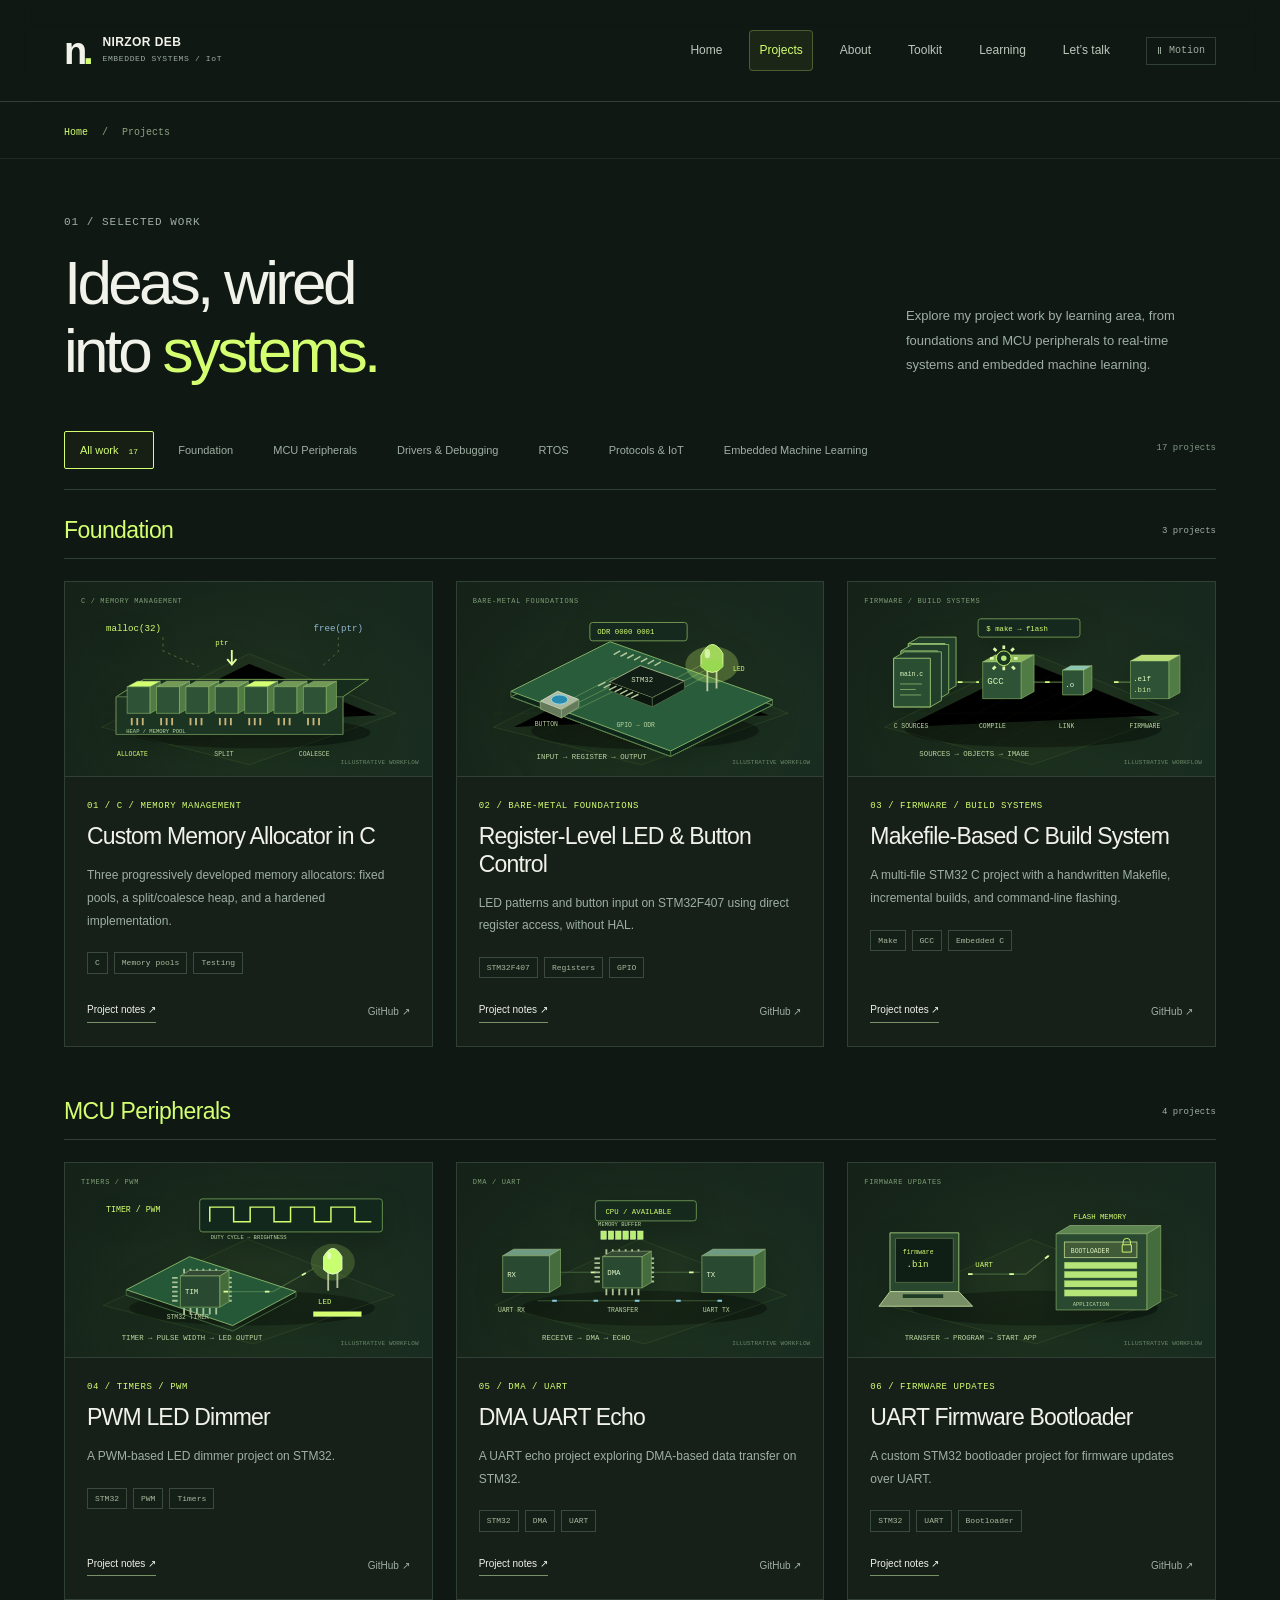
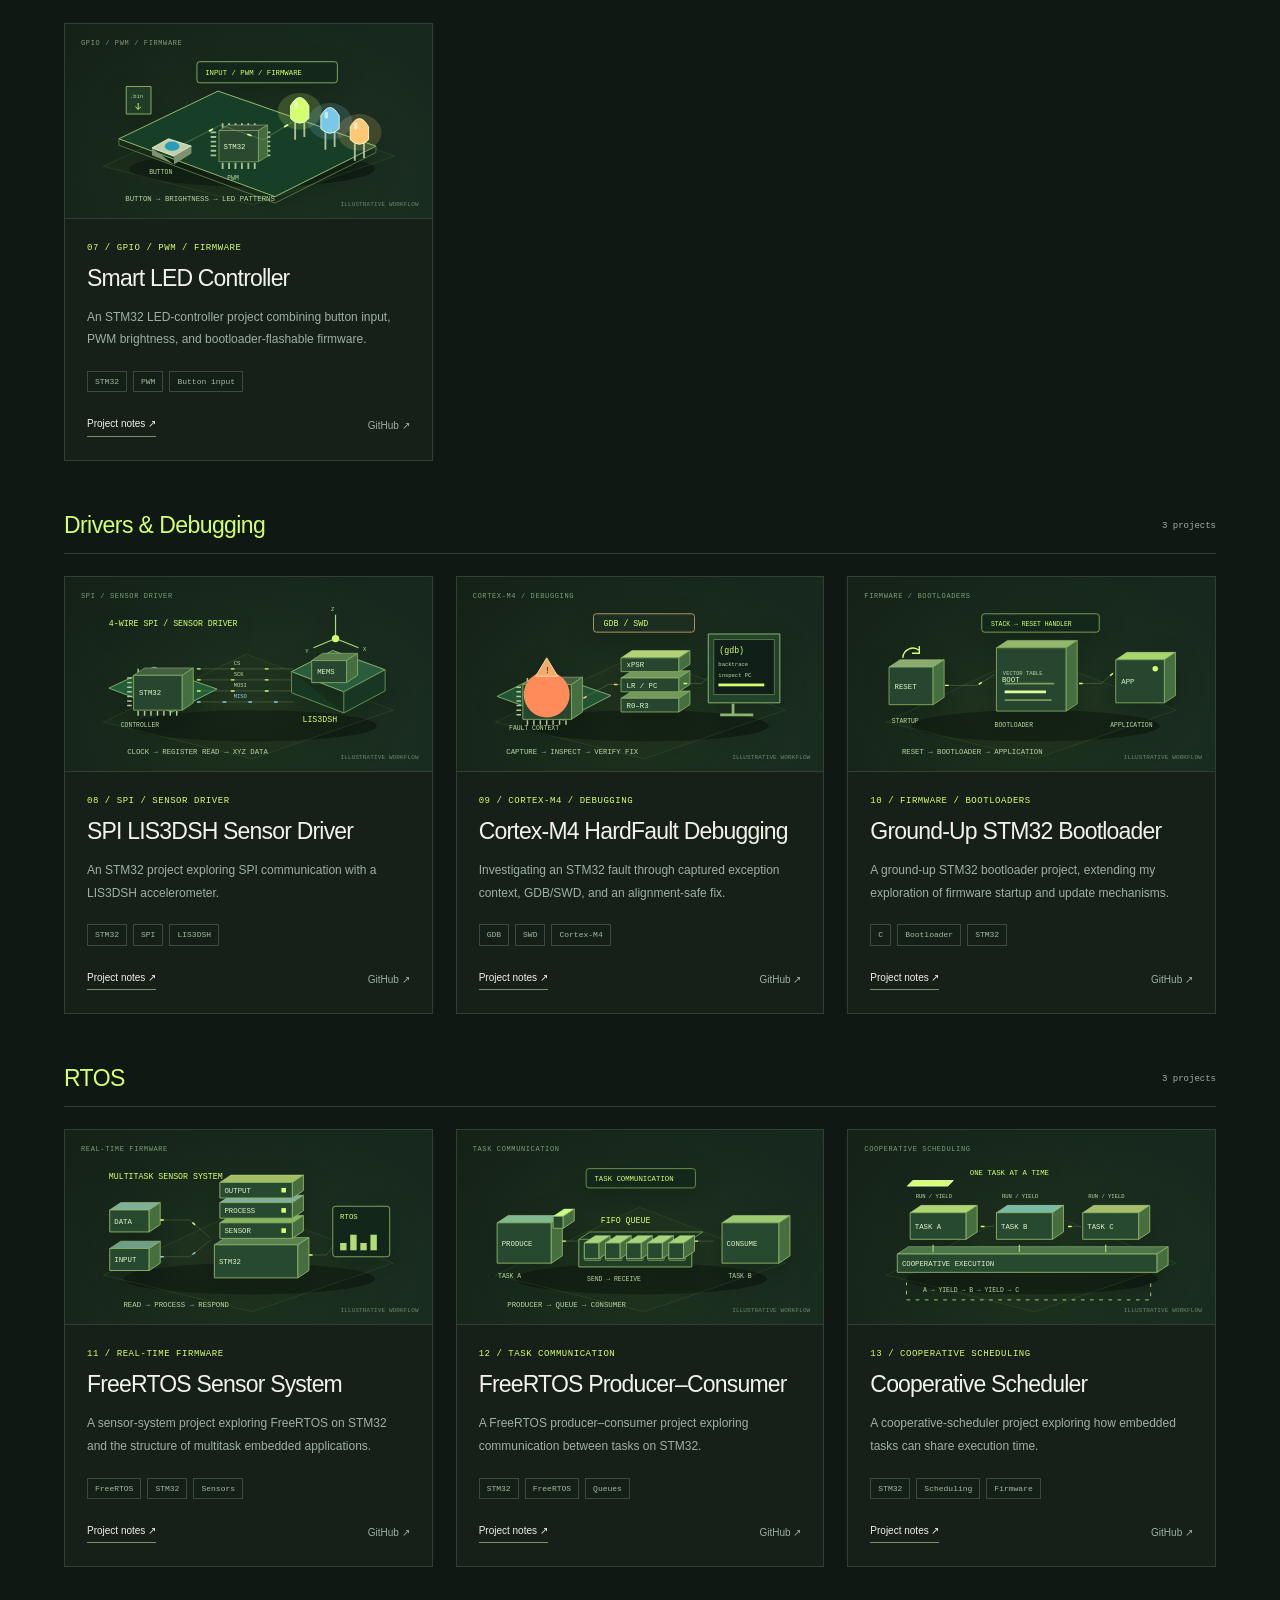
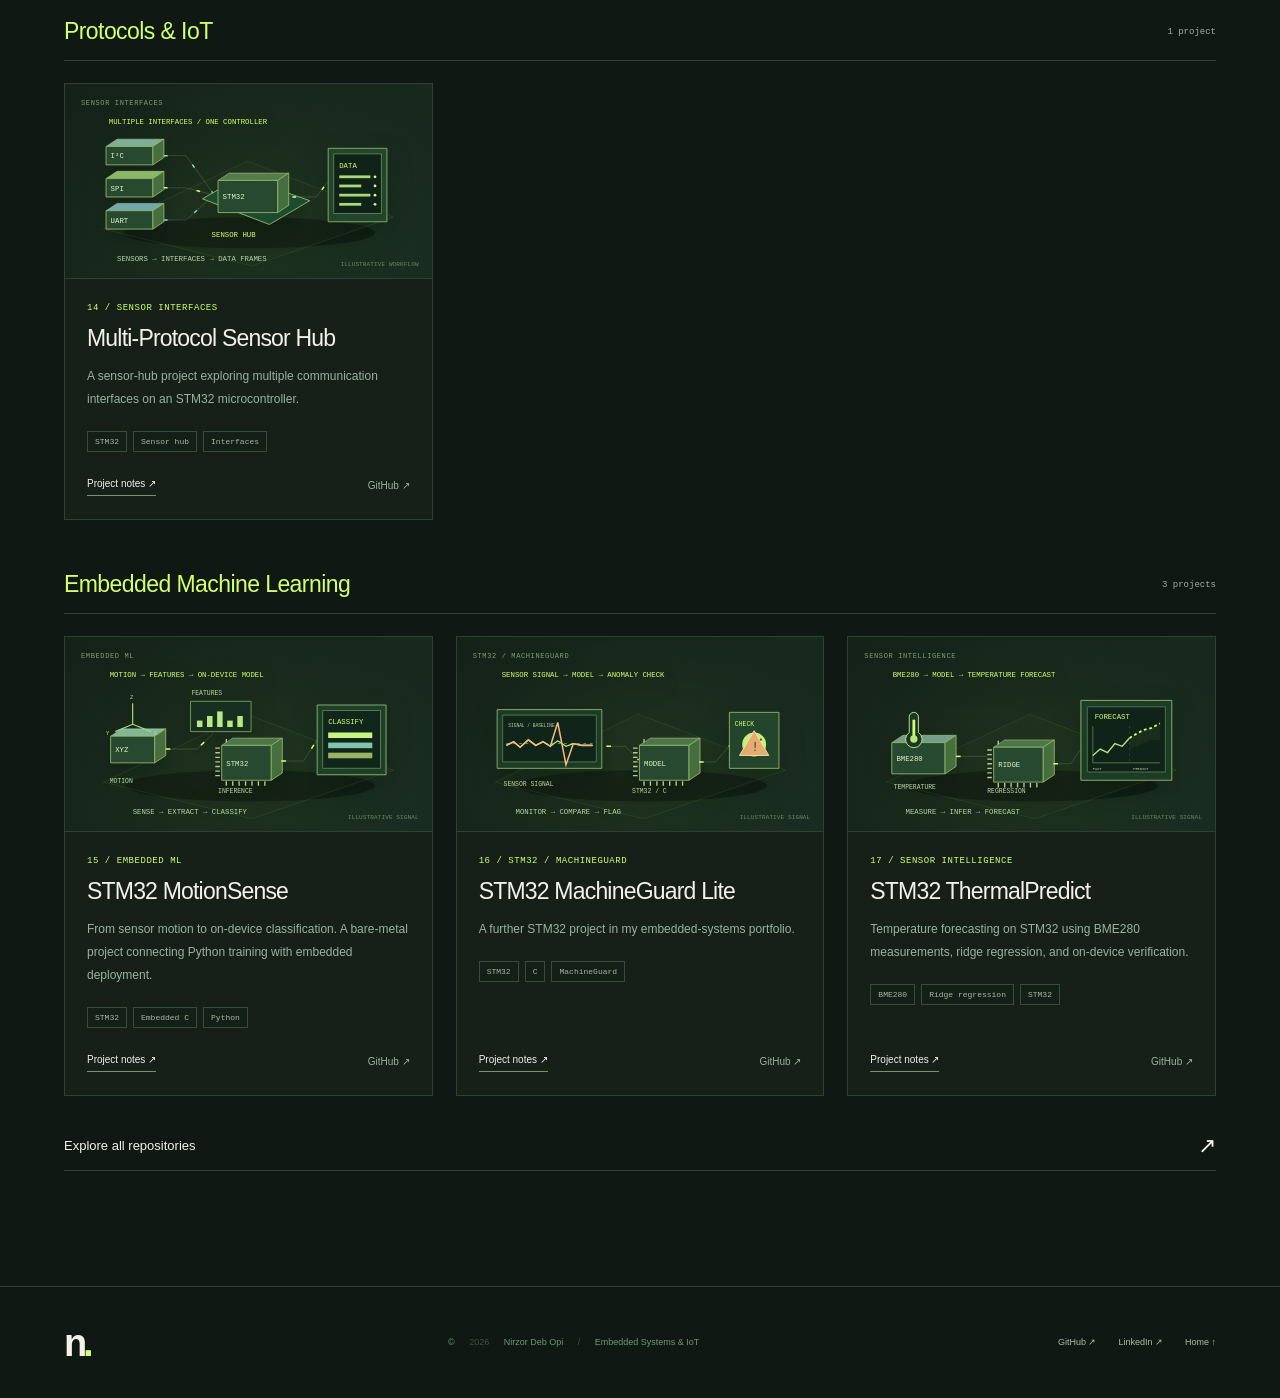
==== projects.html @ 71f44b09 "Add files via upload" ====
<!doctype html>
<html lang="en">
<head>
  <meta charset="UTF-8"><meta name="viewport" content="width=device-width, initial-scale=1">
  <meta name="theme-color" content="#101813">
  <meta name="description" content="Nirzor Deb Opi — Embedded Systems and IoT student at LAB UAS, Finland. Explore STM32 firmware, FreeRTOS, Cortex-M debugging, and embedded machine learning projects.">
  <meta property="og:title" content="Projects — Nirzor Deb"><meta property="og:description" content="Closer to the hardware. A portfolio of STM32 firmware, real-time systems, and embedded ML.">
  <meta property="og:type" content="website">
  <title>Projects — Nirzor Deb</title>
  <link rel="icon" href="./favicon.svg" type="image/svg+xml">
  <link rel="stylesheet" href="./styles.css"><script src="./app.js" defer></script>
</head>
<body data-page="projects"><a class="skip-link" href="#main">Skip to content</a><header class="site-header">
  <a href="./index.html" class="brand" aria-label="Nirzor Deb, home"><span class="brand-mark">n<span>.</span></span><span>NIRZOR DEB<small>EMBEDDED SYSTEMS / IoT</small></span></a>
  <nav aria-label="Main navigation"><a href="./index.html">Home</a><a href="./projects.html" aria-current="page">Projects</a><a href="./about.html">About</a><a href="./toolkit.html">Toolkit</a><a href="./learning.html">Learning</a><a href="./contact.html">Let’s talk</a></nav>
  <button id="motion-toggle" class="motion-button" type="button" aria-pressed="false" aria-label="Pause animations" title="Pause animations"><span aria-hidden="true">Ⅱ</span><span class="motion-text">Motion</span></button>
  <button class="menu-toggle" id="menu-toggle" aria-expanded="false" aria-controls="mobile-nav" aria-label="Open navigation"><span></span><span></span></button>
</header><nav class="mobile-nav" id="mobile-nav" aria-label="Mobile navigation" hidden><a href="./index.html">Home</a><a href="./projects.html" aria-current="page">Projects</a><a href="./about.html">About</a><a href="./toolkit.html">Toolkit</a><a href="./learning.html">Learning</a><a href="./contact.html">Let’s talk</a></nav><div class="page-context section-wrap"><a href="./index.html">Home</a><span aria-hidden="true">/</span><span>Projects</span></div><main id="main"><section class="projects section-wrap section-space" id="projects" aria-labelledby="projects-title">
  <div class="section-heading reveal"><div><p class="eyebrow">01 / SELECTED WORK</p><h1 id="projects-title">Ideas, wired<br>into <em>systems.</em></h1></div><p>Explore my project work by learning area, from foundations and MCU peripherals to real-time systems and embedded machine learning.</p></div>
  <div class="projects-toolbar"><div class="filters" role="group" aria-label="Filter projects"><button class="selected" data-filter="all" aria-pressed="true">All work <span>17</span></button><button data-filter="foundation" aria-pressed="false">Foundation</button><button data-filter="peripherals" aria-pressed="false">MCU Peripherals</button><button data-filter="drivers" aria-pressed="false">Drivers &amp; Debugging</button><button data-filter="rtos" aria-pressed="false">RTOS</button><button data-filter="protocols" aria-pressed="false">Protocols &amp; IoT</button><button data-filter="ml" aria-pressed="false">Embedded Machine Learning</button></div><span class="project-count" id="project-count" aria-live="polite">17 projects</span></div>
  <div class="project-groups" id="project-grid"></div>
  <noscript><p>JavaScript is disabled. Explore the projects directly on <a href="https://github.com/nirzor-deb-25?tab=repositories">my GitHub repositories page</a>.</p></noscript>
  <a class="all-repos" href="https://github.com/nirzor-deb-25?tab=repositories" target="_blank" rel="noopener noreferrer">Explore all repositories <span aria-hidden="true">↗</span></a>
</section></main><footer class="section-wrap site-footer"><a class="brand-mark" href="./index.html" aria-label="Home">n<span>.</span></a><p>© <span id="year">2026</span> Nirzor Deb Opi <span>/</span> Embedded Systems & IoT</p><div><a href="https://github.com/nirzor-deb-25" target="_blank" rel="noopener noreferrer">GitHub ↗</a><a href="https://www.linkedin.com/in/nirzor-deb-opi-635846336/" target="_blank" rel="noopener noreferrer">LinkedIn ↗</a><a href="./index.html">Home ↑</a></div></footer><dialog id="project-dialog" aria-labelledby="dialog-title"><div class="dialog-top"><span class="mono">PROJECT NOTES</span><button id="close-dialog" aria-label="Close project details" autofocus>✕</button></div><div id="dialog-content"></div></dialog>
</body>
</html>
---- styles.css ----
:root{--bg:#101813;--panel:#162019;--line:#304035;--muted:#9eafa3;--ink:#f1f2e9;--green:#d4ff70;--mono:ui-monospace,SFMono-Regular,Consolas,monospace;--sans:Inter,Arial,Helvetica,sans-serif}*{box-sizing:border-box}html{scroll-behavior:smooth;scroll-padding-top:104px}body{margin:0;background:var(--bg);color:var(--ink);font-family:var(--sans);font-size:16px;line-height:1.65;-webkit-font-smoothing:antialiased}::selection{background:var(--green);color:var(--bg)}a{color:inherit;text-decoration:none}button{font:inherit;color:inherit;cursor:pointer}button,a{-webkit-tap-highlight-color:transparent}button{border:0;background:none}button:focus-visible,a:focus-visible{outline:2px solid var(--green);outline-offset:5px}img,svg{max-width:100%}h1,h2,h3,p{margin:0}h1,h2,h3{line-height:1.1;letter-spacing:-.045em}h1,h2{font-weight:500}em{font-style:normal;color:var(--green)}strong{font-weight:500;color:var(--ink)}.section-wrap{max-width:1376px;margin:auto;padding-left:64px;padding-right:64px}.section-space{padding-top:115px;padding-bottom:115px}.mono,.eyebrow{font:11px/1.6 var(--mono);letter-spacing:.09em}.eyebrow{color:var(--muted);display:flex;align-items:center;gap:9px}.status-dot{display:inline-block;width:6px;height:6px;border-radius:50%;background:var(--green);box-shadow:0 0 9px #d4ff7040;flex-shrink:0}.site-header{height:102px;max-width:1440px;padding:0 64px;margin:auto;display:flex;align-items:center;gap:26px;border-bottom:1px solid var(--line)}.brand{display:flex;align-items:center;gap:13px;font-size:12px;font-weight:600;letter-spacing:.035em;line-height:1.3}.brand small{display:block;color:var(--muted);font:8px/1.9 var(--mono);letter-spacing:.08em}.brand-mark{font:bold 38px/1 var(--sans);letter-spacing:-.11em}.brand-mark span{color:var(--green)}.site-header nav{margin-left:auto;display:flex;align-items:center;gap:28px;font-size:12px}.site-header nav a{color:#bcc8bc}.site-header nav a:hover{color:var(--green)}.site-header .nav-contact{color:var(--ink);display:flex;gap:20px}.motion-button{border:1px solid var(--line);padding:7px 10px;display:flex;gap:7px;font:10px var(--mono);align-items:center;color:var(--muted)}.motion-button:hover{border-color:var(--green)}.menu-toggle{display:none}.skip-link{position:absolute;left:10px;top:-70px;padding:12px;background:var(--green);color:var(--bg);z-index:100}.skip-link:focus{top:10px}.hero{position:relative;display:grid;grid-template-columns:1fr 1fr;gap:24px;padding-top:81px;padding-bottom:85px;min-height:790px;align-items:start}.hero-copy{padding-top:10px;position:relative;z-index:2}.hero .eyebrow{font-size:9px;letter-spacing:.07em}.hero h1{font-size:clamp(62px,6.7vw,96px);letter-spacing:-.07em;line-height:1.04;margin:31px 0 25px}.hero h1 em{font-weight:400}.hero-description{max-width:405px;color:var(--muted);font-size:16px;line-height:1.8}.hero-location{font-size:11px;color:var(--muted);margin-top:18px;display:flex;gap:7px}.hero-location span{color:var(--green);font-size:17px;line-height:1.3}.hero-actions{display:flex;align-items:center;gap:17px;margin:28px 0}.button{display:inline-flex;align-items:center;gap:28px;padding:15px 22px;font-size:12px;line-height:1.5;font-weight:500;transition:transform .2s,background .2s}.button:hover{transform:translateY(-3px)}.button.primary{background:var(--green);color:#142010;border:1px solid var(--green)}.button.primary:hover{background:#e6ffa5}.button span{font-size:20px;line-height:1}.text-button{padding:15px 8px;color:var(--ink);gap:14px}.hero-topics{display:flex;flex-wrap:wrap;gap:15px;font:8px/1.5 var(--mono);letter-spacing:.03em;color:var(--muted);margin-top:30px}.hero-topics span+span:before{content:'/';padding-right:15px;color:#607165}.hero-bottom{position:absolute;bottom:33px;left:64px;right:64px;display:flex;justify-content:space-between;color:#768c7e;font:9px var(--mono);letter-spacing:.13em}.hero-bottom a{display:flex;gap:25px}.hero-bottom a:hover{color:var(--green)}.hardware-panel{border:1px solid var(--line);background:radial-gradient(ellipse at 50% 48%,#334b253a,transparent 65%),linear-gradient(#15211980,#15211980);position:relative;margin-top:0;min-width:0}.panel-topline{display:flex;justify-content:space-between;align-items:center;padding:15px 17px;color:#829586;font:8px var(--mono);letter-spacing:.04em;border-bottom:1px solid #30403580}.panel-topline>span:first-child{display:flex;align-items:center;gap:8px}.panel-topline .status-dot{width:4px;height:4px}.hardware-stage{height:433px;position:relative;perspective:1050px;overflow:hidden;cursor:grab;touch-action:pan-y;background-image:linear-gradient(#3b574117 1px,transparent 1px),linear-gradient(90deg,#3b574117 1px,transparent 1px);background-size:32px 32px}.hardware-stage:active{cursor:grabbing}.board-float{position:absolute;width:260px;height:390px;left:50%;top:50%;margin-left:-130px;margin-top:-195px;transform-style:preserve-3d;animation:boardfloat 7s ease-in-out infinite}.board{position:relative;width:260px;height:390px;transform-style:preserve-3d;transform:rotateX(33deg) rotateY(-18deg) rotateZ(-23deg) scale(.82);transition:transform .3s ease-out}.board>*{position:absolute;inset:0;transform-style:preserve-3d}.pcb-top{border:2px solid #63a678;background:linear-gradient(130deg,#266547,#174d36);box-shadow:inset 0 0 0 4px #2a6c49;transform:translateZ(8px)}.pcb-bottom{background:#14432d;box-shadow:0 32px 60px #0008;border:1px solid #1e7047;transform:translateZ(0)}.pcb-edge.edge-right{inset:auto;width:8px;height:390px;left:256px;top:0;transform:rotateY(90deg);background:#163c29}.pcb-edge.edge-bottom{inset:auto;width:260px;height:8px;left:0;top:386px;transform:rotateX(90deg);background:#193c29}.traces{position:absolute;inset:0;width:100%;height:100%}.trace-active{stroke-dasharray:140;animation:flow 5s linear infinite}.board-silk{position:absolute;font-family:var(--mono);font-size:5px;color:#c9e3bf;white-space:nowrap;letter-spacing:.06em}.board-name{left:15px;top:9px}.st-logo{top:54px;right:20px;font:italic bold 25px/1 var(--sans);transform:rotate(-6deg)}.st-logo span{display:block;font:4px var(--mono);margin-top:2px}.stlink-label{top:100px;left:17px;font-size:5px}.stlink-divider{position:absolute;left:0;right:0;top:117px;border-top:1px dashed #bad5ab80}.board-url{top:123px;left:64px;font-size:6px;letter-spacing:.03em}.mcu-label{left:87px;top:237px;font-size:5px}.chip{position:absolute;background:linear-gradient(140deg,#2f3537,#121d19);border:1px solid #758478;box-shadow:4px 5px 0 #081a15;transform:translateZ(15px)}.main-chip{left:96px;top:170px;width:64px;height:64px;padding:8px 6px;color:#d1d2c1;display:flex;flex-direction:column;gap:4px;align-items:flex-start;line-height:1}.main-chip strong{font:6px var(--mono);color:#aab8a5;white-space:nowrap}.main-chip small{font:4px var(--mono);color:#a3b19f}.chip-brand{font:italic bold 14px var(--sans)}.main-chip:before,.main-chip:after{content:'';position:absolute;left:-7px;right:-7px;top:-7px;bottom:-7px;background:repeating-linear-gradient(90deg,transparent 0 3px,#b2b8a0 3px 4px,transparent 4px 5px);z-index:-1}.main-chip:after{transform:rotate(90deg)}.stlink-chip{left:100px;top:63px;width:35px;height:35px;color:#909e8f;font:5px var(--mono);padding:6px}.stlink-chip:before{content:'';position:absolute;inset:-3px;background:repeating-linear-gradient(90deg,#9eaa8a 0 1px,transparent 1px 3px);z-index:-1}.crystal{position:absolute;background:linear-gradient(135deg,#d5d2bc,#8c9a8b,#d5d2c4);border:2px solid #7e8d7c;border-radius:8px;box-shadow:2px 3px #0c2c1f;transform:translateZ(13px)}.crystal-top{left:66px;top:60px;width:11px;height:30px}.crystal-mid{left:99px;top:144px;width:43px;height:12px}.usb{position:absolute;background:linear-gradient(90deg,#78857e,#e0e2cf 28%,#aebcb2 75%,#7b9283);border:2px solid #899b88;transform:translateZ(22px);box-shadow:4px 6px #0e2a1f;display:flex;align-items:center;justify-content:center}.usb div{background:#1b2721;border:2px solid #83917d;width:80%;height:65%}.usb-top{left:111px;top:-8px;width:33px;height:33px}.usb-bottom{left:128px;bottom:-7px;width:25px;height:20px}.pin-strip{position:absolute;top:144px;bottom:8px;display:grid;grid-template-columns:repeat(2,4px);justify-content:space-between;align-content:space-between;width:14px;padding:4px 2px;background:#182c20;box-shadow:3px 3px #0d2118;transform:translateZ(15px)}.strip-left{left:17px}.strip-right{right:17px}.pin-strip i,.swd-header i{display:block;width:4px;height:4px;background:linear-gradient(135deg,#eadf9a,#ad8d39);box-shadow:1px 3px #796525;transform:translateZ(7px)}.swd-header{position:absolute;top:42px;left:25px;background:#15281d;padding:3px;display:grid;gap:5px;transform:translateZ(15px)}.jumpers{position:absolute;top:62px;right:66px;display:flex;gap:3px;transform:translateZ(16px)}.jumpers i{width:5px;height:24px;background:#14251d;border:1px solid #a0ad88;box-shadow:3px 4px #0a2119}.push-button{position:absolute;top:262px;width:25px;height:25px;background:linear-gradient(130deg,#c4c8b9,#728b78);border:1px solid #c0cbb5;box-shadow:4px 5px #193d2c;transform:translateZ(18px)}.push-button span{position:absolute;inset:4px;background:#1b94dc;border-radius:50%;box-shadow:3px 3px #0f5689}.user-button{left:67px}.reset-button{right:61px}.reset-button span{background:#28392e;box-shadow:3px 3px #14261b}.push-button small{position:absolute;bottom:-13px;font:5px var(--mono);color:#d1e4c1;left:2px}.led-cluster{position:absolute;left:110px;top:255px;width:35px;height:36px;transform:translateZ(11px)}.led{position:absolute;width:5px;height:7px;background:#edb547;box-shadow:0 0 8px currentColor;animation:led 4s infinite}.orange{left:15px;top:0;color:#f4a63e}.blue{left:0;top:16px;color:#6cc9ff;background:currentColor;animation-delay:1s}.green{right:0;top:16px;color:#9de45e;background:currentColor;animation-delay:2s}.red{left:15px;bottom:0;color:#ff6a56;background:currentColor;animation-delay:3s}.sensor-chip{width:11px;height:14px;left:120px;top:269px}.audio-chip{width:23px;height:23px;left:82px;top:316px}.audio-jack{position:absolute;width:30px;height:47px;bottom:-9px;left:62px;background:linear-gradient(90deg,#15231d,#303b35,#17281d);border:1px solid #52694e;transform:translateZ(25px);box-shadow:5px 8px #10241a}.audio-jack i{position:absolute;left:4px;right:4px;height:10px;bottom:-3px;background:#0a0f0c;border:3px solid #344338;border-radius:50%}.mic{position:absolute;bottom:41px;right:55px;width:10px;height:14px;background:#d8d7c0;border:3px solid #96aa92;transform:translateZ(11px)}.smd{position:absolute;transform:translateZ(10px);background:#b7bc9b;border:1px solid #d3d5b5;box-shadow:1px 2px #173f2c}.smd.dark{background:#354636;border-color:#8d9a7f}.mount-hole{position:absolute;width:7px;height:7px;background:#193526;border:2px solid #b9b27b;border-radius:50%}.hole-one{left:17px;top:19px}.hole-two{right:17px;top:19px}.orbit{position:absolute;border:1px solid #77985125;left:10%;top:10%;width:80%;height:80%;border-radius:50%;transform:rotateX(65deg) rotateZ(-20deg);pointer-events:none}.orbit-two{left:3%;top:3%;width:94%;height:94%;border-style:dashed;opacity:.5}.stage-cross{position:absolute;font:18px var(--mono);color:#64794e}.cross-one{top:22px;left:22px}.cross-two{bottom:50px;right:22px}.board-callout{position:absolute;right:18px;top:167px;display:flex;flex-direction:column;pointer-events:none;line-height:1.8;text-shadow:1px 1px #101813}.board-callout small{font:8px var(--mono);color:var(--green)}.board-callout strong{font:10px var(--mono);color:#b7c9b1}.board-callout>span{width:35px;height:1px;background:var(--green);opacity:.7;margin:0 0 8px -22px}.stage-label{position:absolute;bottom:15px;left:17px;font:7px var(--mono);letter-spacing:.12em;color:#8e9f8b}.stage-label span{margin-left:15px}.reset-view{position:absolute;right:14px;bottom:10px;font:8px var(--mono);color:#aabc9f;padding:5px}.reset-view:hover{color:var(--green)}.board-controls{display:flex;border-top:1px solid var(--line)}.board-controls button{flex:1;padding:12px 5px;font:9px var(--mono);color:#899b89;border-right:1px solid var(--line)}.board-controls button:last-child{border-right:0}.board-controls .active{color:var(--green);background:#d4ff700b;box-shadow:inset 0 -2px var(--green)}.board-readout{padding:12px 17px;display:flex;justify-content:space-between;align-items:center;background:#0c140f;font:7px var(--mono);color:#7d957b;letter-spacing:.02em}.readout-light{width:4px;height:4px;border-radius:50%;background:var(--green)}.simulation-caption{position:absolute;bottom:-26px;right:0;color:#6f8374;font:8px var(--mono)}.skills-marquee{border-top:1px solid var(--line);border-bottom:1px solid var(--line);background:#152019}.skills-marquee>div{max-width:1320px;margin:auto;display:flex;justify-content:space-between;gap:20px;padding:26px 64px;align-items:center;font:11px var(--mono);letter-spacing:.08em;white-space:nowrap}.skills-marquee i{font-size:22px;font-style:normal;color:var(--green)}.section-heading{display:flex;justify-content:space-between;align-items:flex-end;margin-bottom:46px;gap:50px}.section-heading h2,.about-copy h2{font-size:62px;line-height:1.1;margin-top:17px;letter-spacing:-.06em}.section-heading>p{max-width:310px;color:var(--muted);font-size:13px;line-height:1.9;padding-bottom:7px}.projects-toolbar{display:flex;justify-content:space-between;align-items:center;border-bottom:1px solid var(--line);padding-bottom:20px;margin-bottom:28px;gap:20px}.filters{display:flex;gap:8px;flex-wrap:wrap}.filters button{font-size:11px;padding:9px 15px;border:1px solid transparent;border-radius:2px;color:var(--muted)}.filters button.selected{border-color:var(--green);color:var(--green);background:#d4ff7008}.filters button:hover{color:var(--green)}.filters button span{font:8px var(--mono);margin-left:7px}.project-count{font:9px var(--mono);color:#7f9786;white-space:nowrap}.project-grid{display:grid;grid-template-columns:repeat(3,1fr);gap:23px}.project-card{border:1px solid var(--line);background:var(--panel);min-width:0;display:flex;flex-direction:column;transition:transform .28s,border-color .25s;overflow:hidden}.project-card:hover{transform:translateY(-5px);border-color:#6b8651}.project-visual{height:195px;position:relative;overflow:hidden;background:radial-gradient(ellipse at 50% 70%,#41652a35,transparent 80%),linear-gradient(125deg,#152218,#182b20);border-bottom:1px solid var(--line);display:flex;align-items:center;justify-content:center}.visual-label{position:absolute;left:16px;top:15px;font:7px var(--mono);color:#7e9d76;letter-spacing:.09em}.project-visual>svg{width:100%;height:100%;padding:25px 22px 15px}.visual-caption{position:absolute;bottom:10px;right:13px;font:6px var(--mono);color:#6c886b;letter-spacing:.02em}.project-body{padding:24px 22px 23px;display:flex;flex:1;flex-direction:column;align-items:flex-start}.project-index{font:9px var(--mono);color:var(--green);letter-spacing:.06em;margin-bottom:12px}.project-body h3{font-size:23px;font-weight:500;line-height:1.2;letter-spacing:-.035em}.project-body>p{font-size:12px;color:var(--muted);margin:13px 0 20px;line-height:1.9}.tags{display:flex;gap:6px;flex-wrap:wrap}.tags span{padding:4px 7px;border:1px solid #3a4b3d;color:#a8b79f;font:8px/1.4 var(--mono);background:#142017}.project-links{width:100%;margin-top:auto;padding-top:24px;display:flex;justify-content:space-between;align-items:center;font-size:10px}.project-links button{font-size:10px;border-bottom:1px solid #789166;padding:0 0 3px}.project-links button:hover,.project-links a:hover{color:var(--green)}.project-links a{color:var(--muted)}.all-repos{display:flex;justify-content:space-between;border-bottom:1px solid var(--line);padding:25px 0 13px;font-size:13px;margin-top:14px}.all-repos:hover{color:var(--green)}.all-repos span{font-size:22px;line-height:1}.about-section{background:#17231a;border-top:1px solid var(--line);border-bottom:1px solid var(--line)}.about-layout{display:grid;grid-template-columns:1fr 1.2fr;gap:110px;align-items:center}.portrait-frame{position:relative;padding:20px;border:1px solid #4c6246;max-width:375px;background:radial-gradient(ellipse at 50% 40%,#8bc85418,transparent 70%);transform:perspective(1000px) rotateY(8deg) rotateX(3deg);transition:transform .5s}.portrait-frame:hover{transform:perspective(1000px) rotateY(0deg)}.portrait-frame:before{content:'';position:absolute;inset:10px;border:1px solid #344b35}.portrait-frame img{display:block;width:100%;height:auto;filter:saturate(.8);position:relative}.portrait-corner{position:absolute;width:18px;height:18px;border-color:var(--green);border-style:solid}.tl{left:-1px;top:-1px;border-width:2px 0 0 2px}.br{right:-1px;bottom:-1px;border-width:0 2px 2px 0}.portrait-caption{max-width:375px;display:flex;justify-content:space-between;margin-top:19px;font:8px var(--mono);color:#a2b69a}.portrait-code{font:10px/1.9 var(--mono);color:#778d70;margin:30px 0 0 20px}.portrait-code span{color:var(--green)}.about-copy h2{margin-bottom:30px}.about-copy>p:not(.eyebrow){color:var(--muted);font-size:13px;line-height:1.95;margin-bottom:18px}.inline-link{display:inline-flex;gap:25px;font-size:12px;border-bottom:1px solid #738966;padding-bottom:7px;margin-top:9px}.inline-link:hover{color:var(--green)}.toolkit-grid{display:grid;grid-template-columns:1fr 1fr;border:1px solid var(--line)}.toolkit-item{padding:38px;position:relative}.toolkit-item:nth-child(odd){border-right:1px solid var(--line)}.toolkit-item:nth-child(-n+2){border-bottom:1px solid var(--line)}.tool-icon{display:block;color:var(--green);font:30px var(--mono);height:50px}.toolkit-item .mono{font-size:9px;color:var(--muted)}.toolkit-item h3{font-size:24px;font-weight:400;margin-top:13px;letter-spacing:-.03em}.toolkit-item>p{font-size:12px;line-height:1.9;max-width:400px;color:var(--muted);margin:14px 0 22px}.hardware-inventory{display:flex;justify-content:space-between;gap:28px;align-items:center;border-bottom:1px solid var(--line);padding:27px 0}.hardware-inventory .mono{font-size:8px;color:var(--green);white-space:nowrap}.hardware-inventory p{font:9px/2 var(--mono);color:var(--muted)}.hardware-inventory p span{padding:0 7px;color:#576f5a}.learning-section{background:#152018;border-top:1px solid var(--line);border-bottom:1px solid var(--line)}.learning-layout{display:grid;grid-template-columns:1.1fr 1fr;gap:78px;margin-top:60px}.subheading{color:var(--muted);display:block;border-bottom:1px solid var(--line);padding-bottom:17px;font-size:9px}.certificate{display:flex;gap:20px;border-bottom:1px solid var(--line);padding:29px 0}.cert-number{color:var(--green);font:11px var(--mono);padding-top:2px}.certificate .mono{font-size:7px;color:#8faa7d}.certificate h3{font-size:19px;font-weight:400;line-height:1.4;letter-spacing:-.02em;margin:9px 0 10px}.certificate p:not(.mono){color:var(--muted);font-size:10px}.certificate a{display:inline-flex;gap:15px;font-size:10px;color:var(--green);margin-top:18px}.certificate small{font:9px var(--mono);color:var(--muted);display:block;margin-top:16px}.next-steps ol{padding:0;margin:0;list-style:none}.next-steps li{display:flex;align-items:center;gap:18px;padding:25px 0;border-bottom:1px solid var(--line)}.next-steps li>span:first-child{color:#719063;font:9px var(--mono)}.next-steps h3{font-size:16px;font-weight:400;letter-spacing:-.02em}.next-steps p{font-size:11px;color:var(--muted);margin-top:8px}.next-arrow{margin-left:auto;color:var(--green);font-size:17px}.contact{position:relative}.contact .eyebrow{margin-bottom:27px}.contact h2{font-size:clamp(60px,7vw,101px);letter-spacing:-.065em;position:relative;line-height:1.08}.contact-asterisk{color:var(--green);font-size:150px;position:absolute;right:60px;top:12px;animation:asterisk 30s linear infinite}.contact-bottom{display:flex;justify-content:space-between;align-items:center;margin-top:42px;gap:25px}.contact-bottom p{font-size:12px;color:var(--muted);line-height:1.9}.contact-links{display:flex;align-items:center;gap:18px;margin-top:35px;flex-wrap:wrap}.contact-links a{font-size:13px;color:var(--ink)}.contact-links button{font:8px var(--mono);border:1px solid var(--line);padding:6px 10px;color:var(--muted)}.contact-links button:hover{border-color:var(--green);color:var(--green)}#copy-status{font:9px var(--mono);color:var(--green)}.site-footer{border-top:1px solid var(--line);min-height:112px;display:flex;align-items:center;justify-content:space-between;gap:25px}.site-footer p{font-size:9px;color:#78917b}.site-footer p span{padding:0 12px;color:#3c5240}.site-footer>div{display:flex;gap:22px;font-size:9px;color:#acbca9}.site-footer a:hover{color:var(--green)}dialog{border:1px solid #5c7951;background:#16221a;color:var(--ink);width:min(690px,calc(100% - 32px));padding:30px;max-height:85vh;overflow:auto}dialog::backdrop{background:#060c09c9;backdrop-filter:blur(8px)}.dialog-top{display:flex;justify-content:space-between;align-items:center;color:var(--muted);margin-bottom:30px}.dialog-top button{font-size:18px;padding:5px}.dialog-top .mono{font-size:9px}.dialog-content-title{font-size:36px;margin:0 0 20px;font-weight:400}.dialog-intro{font-size:14px;color:var(--muted);line-height:1.9;margin:22px 0}.dialog-subheading{font:10px var(--mono);color:var(--green);letter-spacing:.07em;margin:30px 0 13px}.dialog-list{padding-left:18px;color:var(--muted);font-size:13px;line-height:1.95}.dialog-note{color:#88a17b;font-size:10px;border-top:1px solid var(--line);padding-top:19px;margin-top:25px}dialog .button{margin-top:24px}.reveal{opacity:1;transform:none}.js-reveal .reveal{opacity:0;transform:translateY(20px);transition:opacity .7s,transform .7s}.js-reveal .reveal.visible{opacity:1;transform:none}[hidden]{display:none!important}.paused *, .paused *:before,.paused *:after{animation-play-state:paused!important;scroll-behavior:auto!important;transition-duration:.01ms!important}.paused .reveal{opacity:1!important;transform:none!important}.mobile-nav{background:#18251b;padding:18px 25px;border-bottom:1px solid var(--line)}.mobile-nav a{display:block;padding:10px 0;font-size:14px}.mobile-nav a:hover{color:var(--green)}
@keyframes boardfloat{0%,100%{transform:translateY(4px) rotateZ(-1deg)}50%{transform:translateY(-10px) rotateZ(1deg)}}@keyframes flow{to{stroke-dashoffset:-280}}@keyframes led{0%,18%,80%,100%{opacity:.3}24%,55%{opacity:1}}@keyframes asterisk{to{transform:rotate(360deg)}}
@media(min-width:1600px){.hero{padding-top:105px;min-height:840px}.hardware-stage{height:470px}.hero h1{font-size:100px}}
@media(max-width:1150px){.section-wrap{padding-left:40px;padding-right:40px}.site-header{padding:0 40px}.site-header nav{gap:20px}.hero{gap:18px;min-height:760px;padding-top:65px}.hero h1{font-size:76px}.hero-description{font-size:14px}.hero .eyebrow{font-size:8px}.hero-bottom{left:40px;right:40px}.hardware-stage{height:410px}.board{transform:rotateX(33deg) rotateY(-18deg) rotateZ(-23deg) scale(.76)}.board-callout{right:10px;top:165px}.board-callout small{font-size:6px}.board-callout strong{font-size:7px}.about-layout{gap:65px}.section-heading h2,.about-copy h2{font-size:56px}.project-grid{gap:16px}.project-body{padding:21px 18px}.project-body h3{font-size:21px}.learning-layout{gap:45px}.skills-marquee>div{padding-left:40px;padding-right:40px;font-size:9px}.contact-asterisk{right:25px;font-size:120px}.hero-topics{gap:9px;font-size:7px}.hero-topics span+span:before{padding-right:9px}}
@media(max-width:900px){.site-header nav{gap:15px}.site-header nav a{font-size:11px}.motion-text{display:none}.site-header{gap:15px}.hero h1{font-size:60px}.hero-description{font-size:13px}.hero-location{font-size:9px}.hero-actions{gap:7px}.hero-actions .button{padding:13px 15px;font-size:10px;gap:14px}.hero .eyebrow{font-size:7px;letter-spacing:0}.hero{min-height:710px}.hardware-stage{height:370px}.board{transform:rotateX(33deg) rotateY(-18deg) rotateZ(-23deg) scale(.65)}.panel-topline{font-size:6px;padding:13px 11px}.board-callout{display:none}.board-controls button{font-size:8px}.board-readout{font-size:6px;padding:11px}.project-grid{grid-template-columns:repeat(2,1fr)}.section-heading h2,.about-copy h2{font-size:49px}.section-heading>p{max-width:250px;font-size:12px}.about-layout{gap:40px}.about-copy>p:not(.eyebrow){font-size:12px}.about-copy .eyebrow{font-size:8px}.portrait-frame{padding:12px}.portrait-caption{font-size:7px}.toolkit-item{padding:28px}.learning-layout{gap:30px}.certificate{gap:12px}.certificate h3{font-size:16px}.next-steps h3{font-size:14px}.contact h2{font-size:76px}.site-footer{flex-wrap:wrap;padding-top:25px;padding-bottom:25px}.site-footer>div{margin-left:auto}.hardware-inventory{flex-direction:column;align-items:flex-start;gap:10px}.skills-marquee>div{font-size:7px;gap:10px}.skills-marquee i{font-size:16px}}
@media(max-width:700px){html{scroll-padding-top:25px}.section-wrap{padding-left:24px;padding-right:24px}.section-space{padding-top:75px;padding-bottom:75px}.site-header{height:80px;padding:0 24px;gap:18px}.brand-mark{font-size:34px}.brand{font-size:10px;gap:10px}.brand small{font-size:7px}.site-header nav{display:none}.motion-button{margin-left:auto;padding:8px}.menu-toggle{display:flex;flex-direction:column;gap:5px;width:24px;padding:0}.menu-toggle span{height:1px;width:22px;background:var(--ink);transition:transform .2s}.menu-toggle[aria-expanded=true] span:first-child{transform:translateY(3px) rotate(45deg)}.menu-toggle[aria-expanded=true] span:last-child{transform:translateY(-3px) rotate(-45deg)}.hero{grid-template-columns:1fr;padding-top:43px;padding-bottom:80px;gap:42px}.hero-copy{padding-top:0}.hero .eyebrow{font-size:8px;letter-spacing:.025em}.hero h1{font-size:clamp(59px,12vw,83px);margin:24px 0 24px}.hero-description{font-size:15px;max-width:440px}.hero-location{font-size:10px;margin-top:16px}.hero-actions{gap:17px;margin-top:25px}.hero-actions .button{font-size:12px;padding:15px 19px;gap:22px}.hero-topics{font-size:7px;gap:12px;margin-top:26px}.hero-topics span+span:before{padding-right:12px}.hardware-panel{max-width:500px;width:100%;margin:auto}.hardware-stage{height:420px}.board{transform:rotateX(33deg) rotateY(-18deg) rotateZ(-23deg) scale(.82)}.panel-topline{font-size:8px;padding:14px}.board-controls button{font-size:9px}.board-readout{font-size:7px;padding:12px 14px}.stage-label,.reset-view{font-size:8px}.hero-bottom{left:24px;right:24px;bottom:23px;font-size:7px;letter-spacing:.04em}.hero-bottom a{gap:10px}.simulation-caption{font-size:7px;bottom:-24px}.skills-marquee{overflow:hidden}.skills-marquee>div{display:grid;grid-template-columns:1fr 18px 1fr;justify-items:center;font-size:8px;padding:20px 16px;gap:15px 5px}.skills-marquee>div i:nth-child(4){display:none}.skills-marquee>div i:last-child{display:none}.skills-marquee>div i:nth-child(6){grid-column:2;grid-row:2}.skills-marquee>div span:nth-child(5){grid-row:2;grid-column:1}.skills-marquee>div span:nth-child(7){grid-row:2;grid-column:3}.section-heading{display:block;margin-bottom:33px}.section-heading h2,.about-copy h2{font-size:47px;margin-top:15px}.section-heading>p{max-width:390px;margin-top:23px;font-size:13px}.eyebrow{font-size:9px}.projects-toolbar{align-items:flex-start;gap:9px}.filters{gap:4px}.filters button{padding:7px 9px;font-size:9px}.filters button span{font-size:7px;margin-left:4px}.project-count{font-size:7px;padding-top:9px}.project-grid{grid-template-columns:1fr;gap:24px}.project-visual{height:200px}.project-body{padding:25px}.project-body h3{font-size:26px}.project-body>p{font-size:13px}.project-links{font-size:11px}.project-links button{font-size:11px}.tags span{font-size:9px}.project-index{font-size:9px}.about-layout{grid-template-columns:1fr;gap:46px}.about-portrait{max-width:330px;margin:auto;width:100%}.portrait-frame{padding:18px;transform:perspective(1000px) rotateY(6deg)}.portrait-caption{font-size:8px}.portrait-code{display:none}.about-copy .eyebrow{font-size:8px}.about-copy>p:not(.eyebrow){font-size:13px}.toolkit-grid{grid-template-columns:1fr}.toolkit-item{padding:30px}.toolkit-item:nth-child(odd){border-right:0}.toolkit-item:not(:last-child){border-bottom:1px solid var(--line)}.toolkit-item>p{font-size:13px}.toolkit-item h3{font-size:24px}.hardware-inventory p{font-size:9px;line-height:2.1}.hardware-inventory .mono{font-size:9px}.learning-layout{grid-template-columns:1fr;gap:45px;margin-top:35px}.certificate{gap:17px}.certificate h3{font-size:19px}.certificate .mono{font-size:8px}.certificate p:not(.mono){font-size:11px}.certificate a{font-size:11px}.next-steps h3{font-size:16px}.next-steps p{font-size:12px}.contact h2{font-size:clamp(53px,12vw,80px)}.contact-asterisk{font-size:70px;right:0;top:7px}.contact-bottom{display:block;margin-top:27px}.contact-bottom p{font-size:12px}.contact-bottom .button{margin-top:25px}.contact-links{gap:12px;margin-top:26px}.contact-links a{font-size:11px}.contact .eyebrow{font-size:8px}.site-footer{gap:20px;display:grid;grid-template-columns:35px 1fr}.site-footer p{font-size:8px}.site-footer>div{grid-column:1/-1;margin:0;justify-content:space-between;font-size:10px}.site-footer p span{padding:0 5px}dialog{padding:22px}.dialog-content-title{font-size:29px}}
@media(prefers-reduced-motion:reduce){html{scroll-behavior:auto}*,*:before,*:after{animation:none!important;transition:none!important}.js-reveal .reveal{opacity:1;transform:none}}

/* Pin leads stay outside package faces, preserving readable chip labels. */
.main-chip:before,.main-chip:after,.stlink-chip:before{mask-image:linear-gradient(to bottom,#000 0 6px,transparent 6px calc(100% - 6px),#000 calc(100% - 6px));pointer-events:none}
.main-chip:before{transform:translateZ(-1px)}
.main-chip:after{transform:translateZ(-1px) rotate(90deg)}

.hardware-stage{user-select:none;-webkit-user-select:none}

/* Projects are organized by learning area, both in All work and filtered views. */
.project-groups{display:flex;flex-direction:column;gap:52px}
.project-group{min-width:0}
.project-group-heading{display:flex;justify-content:space-between;align-items:center;gap:20px;margin-bottom:22px;border-bottom:1px solid var(--line);padding-bottom:15px}
.project-group-heading h3{font-size:23px;font-weight:400;letter-spacing:-.025em;color:var(--green)}
.project-group-heading>span{font:9px var(--mono);color:var(--muted);white-space:nowrap}
.project-body h4{font-size:23px;font-weight:500;line-height:1.2;letter-spacing:-.035em;margin:0}
.projects-toolbar{align-items:flex-start}.filters{max-width:1100px}.project-count{padding-top:12px}
@media(max-width:1150px){.project-body h4{font-size:21px}}
@media(max-width:700px){.project-body h4{font-size:26px}.project-group-heading h3{font-size:21px}.project-groups{gap:40px}.project-group-heading{margin-bottom:20px}.project-count{padding-top:9px}}

/* About portrait: the supplied artwork is unchanged; motion is rendered by the website. */
.portrait-moving{transform-style:preserve-3d;animation:portrait-orbit 9s ease-in-out infinite;will-change:transform;isolation:isolate}
.portrait-moving:hover{animation-play-state:running}
.portrait-surface{position:relative;overflow:hidden;transform:translateZ(17px);border:1px solid #5d824c;background:#080e0c}
.portrait-surface img{width:100%;height:auto;display:block;filter:none}
.portrait-light-sweep{position:absolute;inset:-35%;pointer-events:none;background:linear-gradient(110deg,transparent 30%,#bfff6310 43%,#e5ffb742 50%,#a9ff5515 57%,transparent 70%);mix-blend-mode:screen;animation:portrait-light 5.5s ease-in-out infinite;transform:translateX(-100%);opacity:.75}
.portrait-depth{position:absolute;inset:0;transform:translateZ(-18px) translate(6px,6px);background:linear-gradient(135deg,#263d25,#0b180f);border:1px solid #69884d;box-shadow:12px 22px 45px #0005}
.portrait-moving .portrait-corner{transform:translateZ(25px);box-shadow:0 0 10px #b4ff4e24}
.about-portrait{perspective:1000px}
@keyframes portrait-orbit{
  0%,100%{transform:perspective(1000px) translateY(0) rotateX(calc(3deg + var(--portrait-x,0deg))) rotateY(calc(-9deg + var(--portrait-y,0deg))) rotateZ(-1deg)}
  50%{transform:perspective(1000px) translateY(-10px) rotateX(calc(-3deg + var(--portrait-x,0deg))) rotateY(calc(9deg + var(--portrait-y,0deg))) rotateZ(1deg)}
}
@keyframes portrait-light{0%,12%{transform:translateX(-100%);opacity:0}30%{opacity:.7}75%{opacity:.6}90%,100%{transform:translateX(100%);opacity:0}}
@media(prefers-reduced-motion:reduce){.portrait-moving{animation:none!important;transform:perspective(1000px) rotateY(0deg)}.portrait-light-sweep{display:none}}

/* Hardware, sensor and system carousels */
.hardware-navigation{display:grid;grid-template-columns:44px 1fr 44px;align-items:center;gap:10px;padding:15px 16px;border-top:1px solid var(--line);min-height:90px;background:#142018}
.hardware-navigation button{border:1px solid #526748;color:var(--green);font-size:21px;height:40px;width:40px;transition:background .2s}
.hardware-navigation button:hover{background:#d4ff7018}.hardware-navigation button:focus-visible,.blueprint-node:focus-visible,.firmware-stack:focus-visible{outline:2px solid var(--green);outline-offset:3px}
.hardware-navigation h2{font:12px/1.5 var(--mono);color:var(--green);letter-spacing:.02em;margin:0}.hardware-navigation p{font:9px/1.6 var(--mono);color:var(--muted);margin-top:4px}.hardware-viewport{position:absolute;inset:0;perspective:1000px}.hardware-stage[data-mode=system]{cursor:default}.hardware-stage[data-mode=system]>.orbit{display:none}.hardware-stage[data-mode=system]>.stage-label{pointer-events:none;z-index:3;background:#101813b8;padding:6px}.hardware-stage .board[hidden]{display:none}
.hw-center{position:absolute;inset:0;display:grid;place-items:center;perspective:1000px}.hw-float{transform-style:preserve-3d;animation:hw-sway 8s ease-in-out infinite}.hw-rotator{transform-style:preserve-3d;transform:rotateX(29deg) rotateY(-13deg) rotateZ(-19deg) scale(.9);transition:transform .15s ease-out}.hw-device{position:relative;width:var(--dw);height:var(--dh);transform-style:preserve-3d;text-align:left;--pcb:#236342}.hw-device>*{transform-style:preserve-3d}.hw-device .board{transform:none!important}.hw-face,.hw-back{position:absolute;inset:0;border-radius:6px;transform-style:preserve-3d}.hw-face{background:var(--pcb);border:2px solid #8bba8e;transform:translateZ(9px);box-shadow:inset 0 0 0 4px #ffffff12}.hw-back{background:#183d2a;box-shadow:0 23px 33px #0009,0 5px 0 #4f7353;transform:translateZ(0)}.hw-circuit{position:absolute;inset:0;width:100%;height:100%;color:#9fce9c;opacity:.36}.hw-nucleo .hw-circuit{color:#477e60}.hw-flow{stroke-dasharray:12 42;animation:flow 6s linear infinite;opacity:1}.hw-part{position:absolute;box-sizing:border-box;transform:translateZ(8px);box-shadow:2px 4px 1px #0005}.hw-silk{position:absolute;color:#e5ead8;font:7px/1.4 var(--mono);transform:translateZ(1px);white-space:nowrap}.hw-nucleo .hw-silk{color:#264d3c}.hw-brand{font:bold 27px Georgia,serif}.hw-chip{background:linear-gradient(125deg,#344039,#111a16);border:2px solid #45574a;transform:translateZ(13px);box-shadow:4px 6px #102219,0 0 0 3px #b6bda37a;display:flex;align-items:center;justify-content:center;text-align:center}.hw-chip b{font:7px/1.7 var(--mono);color:#c2d0b5}.hw-metal{background:linear-gradient(125deg,#e5e5d4,#8b9d8d 45%,#c8cfbf);border:2px solid #e2e7d6;transform:translateZ(24px);box-shadow:5px 9px #536d59,8px 13px #0004;color:#536457;display:flex;align-items:center;justify-content:center;text-align:center;font:7px/1.8 var(--mono)}.hw-header{background:#101912;border:2px solid #4d5c44;padding:2px;display:flex;flex-wrap:wrap;justify-content:space-evenly;align-content:space-evenly;transform:translateZ(19px);box-shadow:3px 6px #16281b}.hw-header i{display:block;width:4px;height:4px;background:linear-gradient(90deg,#f0d590,#9a853c);border:1px solid #6f6b43;flex-shrink:0}.hw-button{background:#a3b49b;border:2px solid #c3cbb6;transform:translateZ(16px);display:grid;place-items:center}.hw-button i{width:12px;height:12px;border-radius:50%;box-shadow:1px 2px #0008}.hw-led{background:#bad2a5}.hw-led i{display:block;width:100%;height:100%;animation:led 3s ease-in-out infinite}.hw-smd{background:#c0c5a1;border-left:2px solid #849c7c;box-shadow:1px 2px #0004;transform:translateZ(3px);pointer-events:none}.hw-hole{border-radius:50%;border:2px solid #c3bd77;background:#132b1c;transform:translateZ(1px);box-shadow:none}.hw-divider{position:absolute;left:0;right:0;top:107px;border-top:2px dashed #64967b}.hw-ribbon{background:#e1d9b3;border:3px solid #323c31;transform:translateZ(12px)}.hw-audio{background:linear-gradient(90deg,#121b16,#3c5143);color:#0b100d;text-align:center;font-size:27px;transform:translateZ(25px)}.hw-pin{background:#a4b29a;transform:translateZ(7px)}.hw-antenna{background:#202e24;transform:translateZ(7px);box-shadow:none}.hw-antenna svg{width:100%;height:100%}.hw-vent{background:#1b271e;border-radius:50%;transform:translateZ(26px);box-shadow:none}.hw-dome{border-radius:50%;transform:translateZ(65px);box-shadow:7px 14px 18px #0006;overflow:hidden}.hw-dome svg{width:100%;height:100%}.hw-trim{background:#d38536;border:2px solid #a69d5e;text-align:center;color:#233024;font-size:21px;transform:translateZ(14px)}.hw-transducer{border-radius:50%;border:10px solid #bbc9bb;background:repeating-radial-gradient(#36463d 0 2px,#17271e 3px 4px);box-shadow:0 8px #839a88,6px 14px 12px #0008;transform:translateZ(41px)}.hw-transducer i{position:absolute;inset:5px;border:1px solid #7f9683;border-radius:50%;background:repeating-linear-gradient(45deg,transparent 0 3px,#7f968338 3px 4px)}.hw-light-die{background:#bf9060;box-shadow:0 0 14px #e6ff9a66;transform:translateZ(29px)}
.scene-fit{position:absolute;inset:0;display:grid;place-items:center;overflow:hidden;perspective:1000px}.scene-world{position:absolute;left:50%;top:50%;width:600px;height:430px;margin-left:-300px;margin-top:-215px;transform:scale(var(--scene-scale,1));transform-style:preserve-3d;transform-origin:center}.system-platform{position:absolute;inset:55px 20px 35px;background:linear-gradient(145deg,#7cba6c10,#13231c99);border:1px solid #819e6070;border-radius:15px;transform:perspective(900px) rotateX(37deg) rotateZ(-8deg);box-shadow:0 12px 0 #111d17,0 14px 0 #4f6d4577,0 35px 60px #0008;animation:platform-float 9s ease-in-out infinite}.system-node{position:absolute;width:0;height:0;transform-style:preserve-3d}.mini-model{position:absolute;left:0;top:0;width:0;height:0;transform-style:preserve-3d}.mini-model>.hw-device{position:absolute;left:0;top:0;transform:translate(-50%,-50%) perspective(900px) rotateX(33deg) rotateY(-12deg) rotateZ(-24deg) scale(var(--mini-scale));transform-origin:center}.node-name{position:absolute;left:-85px;top:49px;width:170px;text-align:center;color:#c5d7b7;font:9px/1.5 var(--mono);text-shadow:1px 2px #101813}.sensor-moon .node-name{top:23px;font-size:7px;color:#9bc784}.system-links{position:absolute;inset:0;width:100%;height:100%;overflow:visible}.system-links path{fill:none;stroke:#b2ee693b;stroke-width:1}.system-links circle{fill:#d4ff70;filter:drop-shadow(0 0 4px #c4ff7c)}.system-dashboard{position:absolute;left:228px;top:18px;width:155px;padding:12px;background:#233e2cbf;border:1px solid #acd67777;box-shadow:0 15px 30px #0005;transform:perspective(600px) rotateY(-15deg) rotateX(5deg);animation:hw-dashboard 6s ease-in-out infinite}.system-dashboard>span,.system-dashboard small{font:6px var(--mono);color:#c7e5b0;display:block}.dash-bars{height:37px;display:flex;align-items:end;gap:7px;margin:10px 0}.dash-bars i{width:12px;height:70%;background:#b3eb6a;animation:dash-level 2.3s ease-in-out infinite alternate}.dash-bars i:nth-child(2n){height:45%;animation-delay:-1s}.dash-bars i:nth-child(3n){height:90%;animation-delay:-.4s}.system-dashboard small{color:#839f7a}
.firmware-stack{position:absolute;left:50%;top:55%;width:260px;height:180px;margin:-90px 0 0 -130px;transform-style:preserve-3d;transform:perspective(1000px) rotateX(40deg) rotateZ(-24deg) scale(.85);cursor:pointer;overflow:visible}.firmware-base{position:absolute;width:260px;height:390px;left:0;top:-90px;transform:scale(.75);transform-style:preserve-3d}.firmware-layer{position:absolute;inset:0;display:block;border:1px solid #d4ff7080;background:linear-gradient(135deg,#375b3899,#18362399);box-shadow:0 0 15px #bbff6411;transform:translateZ(calc(22px + var(--layer)*9px));transition:transform 1s cubic-bezier(.2,.7,.2,1),background .4s;transform-style:preserve-3d;border-radius:4px}.firmware-layer>span:first-child{position:absolute;left:10px;top:10px;font:12px var(--mono);color:#daf8b4}.firmware-layer:hover{background:#51833dba;box-shadow:0 0 20px #ccff8b44}.expanded .firmware-layer{transform:translateZ(calc(25px + var(--layer)*50px)) translateY(calc(-7px * var(--layer)))}.firmware-stack:not(.expanded) .firmware-layer:not(:last-child)>span{opacity:0}.firmware-stack:not(.expanded) .firmware-layer:last-child>span:first-child:after{content:' / CLICK TO OPEN'}.task-bars{position:absolute;inset:49px 20px 25px;overflow:hidden;display:flex;flex-direction:column;gap:9px}.task-bars i{display:block;width:100px;padding:4px;background:#8bd970;font:9px var(--mono);color:#15361c;animation:task-slide 4s ease-in-out infinite alternate}.task-bars i:nth-child(2){background:#70b9cf;animation-delay:-2s}.task-bars i:nth-child(3){background:#e8bf6c;animation-delay:-1s}.scene-instruction{position:absolute;bottom:35px;left:0;right:0;text-align:center;color:#accc91;font:9px var(--mono);pointer-events:none}
.orbit-grid{position:absolute;left:80px;top:74px;width:440px;height:280px;border:1px solid #a8dd6555;border-radius:50%;box-shadow:0 0 35px #93c74d0e,inset 0 0 40px #b3ea5b08}.orbit-grid:after{content:'';position:absolute;inset:40px;border:1px dashed #9ac05a44;border-radius:50%}.system-orbit{position:absolute;left:300px;top:213px;width:0;height:0;transform:rotate(var(--angle)) scaleY(.67);animation:orbit-turn 48s linear infinite;animation-delay:var(--delay);transform-style:preserve-3d}.orbit-carrier{position:absolute;left:215px;top:0;animation:orbit-counter 48s linear infinite;animation-delay:var(--delay);transform:scaleY(1.493);transform-style:preserve-3d}.orbit-scene>.system-node .node-name{top:54px}.orbit-scene>.system-node{z-index:2}.orbit-scene .system-links{opacity:.5}
.journey-scroll{position:absolute;inset:0;overflow-y:auto;overscroll-behavior-y:contain;scrollbar-color:#759b4c #142019;scrollbar-width:thin;touch-action:pan-y}.journey-scroll:focus-visible{outline:2px solid var(--green);outline-offset:-3px}.journey-sticky{position:sticky;top:0;height:433px;overflow:hidden}.journey-distance{height:1000px}.journey-scene{transform:scale(var(--scene-scale,1)) translateX(var(--camera-x,50px));transition:transform .15s ease-out}.journey-path{position:absolute;inset:0;width:100%;height:100%;overflow:visible}.journey-path path{fill:none;stroke:#9bca6377;stroke-width:2;stroke-dasharray:5 5}.journey-dot{fill:#daff8b;filter:drop-shadow(0 0 5px #c6ff69);offset-path:path('M85 255Q180 170 250 250T450 250L540 200');offset-distance:calc(var(--journey-progress,0)*100%)}.journey-dash{position:absolute;left:486px;top:116px;border:1px solid #c5f57588;background:#2c4933aa;transform:perspective(600px) rotateY(-20deg);padding:15px;width:108px}.journey-dash b{font:8px var(--mono);color:#c0df9f}.journey-dash span{font-size:20px;color:var(--green);display:block;margin-top:14px}.journey-focus{position:absolute;left:100px;right:100px;top:42px;text-align:center;color:var(--green);font:16px var(--mono)}
.blueprint-grid{position:absolute;inset:15px;background:linear-gradient(#98cf6820 1px,transparent 1px),linear-gradient(90deg,#98cf6820 1px,transparent 1px);background-size:25px 25px;transform:perspective(800px) rotateX(25deg);border:1px solid #91b96844}.blueprint-node{position:absolute;width:0;height:0;cursor:pointer;transform-style:preserve-3d;outline-offset:60px}.blueprint-model{position:absolute;left:0;top:0;transform-style:preserve-3d}.blueprint-model>.hw-device{position:absolute;left:0;top:0;transform:translate(-50%,-50%) perspective(800px) rotateX(30deg) rotateZ(-23deg) scale(.32);filter:drop-shadow(0 0 5px #c3ff7c44);transition:filter .5s}.blueprint-node:not(:hover):not(:focus-visible) .hw-face{background:transparent;box-shadow:inset 0 0 0 1px #b5ed7177}.blueprint-node:not(:hover):not(:focus-visible) .hw-back{background:transparent;box-shadow:none;border:1px solid #a6d37c77}.blueprint-node:not(:hover):not(:focus-visible) .hw-part{background:transparent;border:1px solid #a5d77888;box-shadow:none}.blueprint-node:not(:hover):not(:focus-visible) .hw-chip b,.blueprint-node:not(:hover):not(:focus-visible) .hw-metal{color:#9fd97677}.blueprint-node:not(:hover):not(:focus-visible) .pcb-top,.blueprint-node:not(:hover):not(:focus-visible) .pcb-bottom{background:transparent;box-shadow:none;border-color:#9acf7599}.blueprint-node:not(:hover):not(:focus-visible) .chip,.blueprint-node:not(:hover):not(:focus-visible) .connector,.blueprint-node:not(:hover):not(:focus-visible) .pin-strip{background:transparent;border:1px solid #8fc36c;box-shadow:none}.blueprint-node:hover .hw-device,.blueprint-node:focus-visible .hw-device{filter:drop-shadow(0 0 12px #c3ff7c66)}.blueprint-name{position:absolute;left:-85px;top:62px;width:170px;text-align:center;font:8px var(--mono);color:#c4e6aa}.blueprint-detail{position:absolute;left:40px;top:-55px;border-top:1px solid #a9da6a;padding:5px 0 0 15px;color:#b6d88d;font:6px var(--mono);white-space:nowrap;pointer-events:none}.blueprint-detail:before{content:'';position:absolute;width:40px;height:1px;background:#a9da6a;left:-35px;top:13px;transform:rotate(-37deg)}.hologram-scan{position:absolute;left:15px;right:15px;height:35px;top:20px;background:linear-gradient(transparent,#c3ff701c);border-bottom:1px solid #d4ff7055;animation:scan-board 7s ease-in-out infinite;pointer-events:none}
@keyframes hw-sway{0%,100%{transform:translateY(7px) rotateZ(-1deg)}50%{transform:translateY(-9px) rotateZ(2deg)}}@keyframes hw-dashboard{0%,100%{translate:0 3px}50%{translate:0 -6px}}@keyframes platform-float{50%{translate:0 -7px}}@keyframes dash-level{to{transform:scaleY(.4)}}@keyframes task-slide{to{transform:translateX(90px)}}@keyframes orbit-turn{from{transform:rotate(0deg) scaleY(.67)}to{transform:rotate(360deg) scaleY(.67)}}@keyframes orbit-counter{from{transform:scaleY(1.493) rotate(0deg)}to{transform:scaleY(1.493) rotate(-360deg)}}@keyframes scan-board{50%{top:350px}}@media(prefers-reduced-motion:reduce){.hardware-viewport *{animation:none!important;transition:none!important}.system-links circle{display:none}}@media(max-width:700px){.hardware-navigation{padding:12px;gap:5px}.hardware-navigation h2{font-size:11px}.hardware-navigation p{font-size:8px}.hw-rotator{transform:rotateX(29deg) rotateY(-13deg) rotateZ(-19deg) scale(.8)}.hardware-navigation{min-height:87px}.board-readout{font-size:7px;gap:12px}.journey-sticky{height:433px}}
/* Keep the exploded stack and full orbit inside their viewport. */
.firmware-stack{top:62%;transform:perspective(1000px) rotateX(40deg) rotateZ(-24deg) scale(.75)}
.system-orbit{left:80px;top:78px;width:440px;height:270px;transform:none;animation:none}
.orbit-carrier{left:0;top:0;offset-path:ellipse(200px 112px at 220px 135px);offset-rotate:0deg;transform:none;animation:orbit-travel 48s linear infinite;animation-delay:var(--delay)}
.orbit-pulse{position:absolute;left:80px;top:78px;width:5px;height:5px;border-radius:50%;background:#ddff96;box-shadow:0 0 9px #b8ff70;offset-path:ellipse(200px 112px at 220px 135px);offset-rotate:0deg;animation:orbit-travel 5s linear infinite;animation-delay:var(--delay)}
@keyframes orbit-travel{from{offset-distance:0%}to{offset-distance:100%}}
.blueprint-node{width:140px;height:145px;margin-left:-70px;margin-top:-72px;outline-offset:3px}
.blueprint-model{left:70px;top:72px}.blueprint-name{left:-15px;top:134px}.blueprint-detail{left:110px;top:17px}
@media(prefers-reduced-motion:reduce){.orbit-pulse{display:none}}
.expanded .firmware-layer{transform:translateZ(calc(25px + var(--layer)*44px)) translateY(calc(-7px * var(--layer)))}
.hardware-stage .reset-view{z-index:5}.hardware-stage .stage-label{z-index:4;pointer-events:none}
/* Refined board models: extruded components, port recesses and PCB finishes. */
.hq-board .hw-face{background:radial-gradient(ellipse at 25% 12%,#ffffff12,transparent 65%),var(--pcb);border:1px solid #a7c5a7;box-shadow:inset 0 0 0 3px #b4d8af20}
.hq-board .hw-back{border-radius:7px;background:#163424;box-shadow:0 23px 33px #0009;transform:translateZ(-1px)}
.hq-edge-right{position:absolute;left:100%;top:0;height:var(--dh);width:10px;background:repeating-linear-gradient(90deg,#3f6543 0 2px,#b7b98e 3px,#375d3c 4px);transform:translateZ(9px) rotateY(90deg);transform-origin:left}
.hq-edge-front{position:absolute;left:0;top:100%;width:var(--dw);height:10px;background:repeating-linear-gradient(#49674a 0 2px,#adaf7c 3px,#2d5038 4px);transform:translateZ(9px) rotateX(-90deg);transform-origin:top}
.hq-part{position:absolute;width:var(--bw);height:var(--bh);transform:translateZ(calc(var(--depth) + 1px));transform-style:preserve-3d;--material:#2c3630;--side:#142019}
.hq-top{position:absolute;inset:0;display:block;background:var(--material);border:1px solid #ffffff25;transform-style:preserve-3d;box-sizing:border-box}
.hq-right{position:absolute;left:100%;top:0;width:var(--depth);height:100%;transform-origin:left;transform:rotateY(90deg);background:linear-gradient(90deg,var(--side),#060b0888);border:1px solid #ffffff16;box-sizing:border-box}
.hq-front{position:absolute;top:100%;left:0;width:100%;height:var(--depth);transform-origin:top;transform:rotateX(-90deg);background:linear-gradient(var(--side),#090f0c);border:1px solid #ffffff16;box-sizing:border-box}
.hq-routing{position:absolute;inset:0;width:100%;height:100%;color:#abdda4;opacity:.24;pointer-events:none}.hw-nucleo .hq-routing{color:#3d7857;opacity:.42}.hq-ink{position:absolute;font:5px/1.5 var(--mono);color:#deead7;white-space:nowrap;transform:translateZ(1px);letter-spacing:.03em;pointer-events:none}.hw-nucleo .hq-ink{color:#31513d}.hq-name{font-size:8px;font-weight:700}.hq-logo{font:italic bold 22px Georgia,serif}.hq-pi-title{font-size:12px}.hq-uno-logo{font:bold 52px/1 Georgia,serif}
.hq-socket{--material:#141b16;--side:#101610}.hq-socket .hq-top{border:1px solid #4b5948;box-shadow:inset 0 0 0 2px #232b22}.hq-pinwell{position:absolute;width:5px;height:5px;background:#040805;border:1px solid #b09a54;box-shadow:inset 1px 1px #1c2114;transform:translateZ(1px)}
.hq-ic,.hq-dip{--material:linear-gradient(130deg,#354039,#16201a);--side:#131b16}.hq-ic .hq-top,.hq-dip .hq-top{display:flex;align-items:center;justify-content:center;flex-direction:column;box-shadow:inset 1px 1px 1px #ffffff18;border-color:#58634e}.hq-ic b{font:6px/1.7 var(--mono);color:#bdc7b1;text-align:center;font-weight:400}.hq-ic small{font:4px var(--mono);color:#82917a;margin-top:4px}.hq-dot{position:absolute;left:3px;top:3px;width:3px;height:3px;background:#62705a;border-radius:50%}.hq-lead{--material:linear-gradient(90deg,#cbd2bd,#6f806d,#c2cbb6);--side:#687a63}.hq-lead .hq-top{border:0}
.hq-port{--material:linear-gradient(120deg,#d8e0d6,#8c9b90 45%,#d2dcd0 55%,#a0b2a0);--side:#8c9e8d}.hq-port .hq-top{border:1px solid #dce4d4;box-shadow:inset 0 0 0 2px #ffffff30}.hq-port-name{position:absolute;left:0;right:0;top:20%;font:5px var(--mono);text-align:center;color:#4d6052}.hq-socket-opening{position:absolute;left:8%;right:8%;bottom:2px;height:32%;background:#101b15;border:2px solid #8e9e8e;box-shadow:inset 0 2px 3px #000;transform:translateZ(1px)}.hq-socket-opening>i{position:absolute;left:9%;right:9%;top:3px;height:3px;background:repeating-linear-gradient(90deg,#c6b66b 0 1px,transparent 1px 4px)}.hq-shell-tab{position:absolute;top:9%;left:15%;width:17%;height:2px;background:#5b7160;box-shadow:24px 0 #5b7160}.hq-usbdual .hq-socket-opening{height:24%;bottom:4px;border-color:#8c9e8d;box-shadow:0 -19px 0 -1px #162219,0 -19px 0 1px #9bad9d}.hq-rj45 .hq-socket-opening{height:44%;left:12%;right:12%;border-color:#829681}.hq-rj45 .hq-socket-opening:after{content:'';position:absolute;left:33%;right:33%;bottom:-3px;height:4px;background:#101b15}.hq-rj45 .hq-port-name{top:13%}.hq-micro .hq-port-name{font-size:4px;top:15%}.hq-usbb .hq-socket-opening{height:48%;left:16%;right:16%;background:#c9d6c4;border:4px solid #26362b}.hq-usbb .hq-socket-opening>i{top:5px;height:4px}.hq-hdmi .hq-socket-opening{clip-path:polygon(0 0,100% 0,85% 100%,15% 100%);height:44%}
.hq-cap .hq-top{border-radius:50%;background:radial-gradient(circle at 35% 30%,#e1e6d6,#a2b39b);border:2px solid #4f6350;overflow:hidden}.hq-cap .hq-top i{display:block;width:100%;height:100%;text-align:center;font:9px var(--mono);color:#4d5e47;border-top:1px solid #697f61;transform:rotate(45deg)}.hq-cap .hq-right,.hq-cap .hq-front{background:#333f32}
.hq-resistor{--side:#8b9b7d}.hq-resistor .hq-top{background:linear-gradient(90deg,#c2cbb2 0 18%,#777f61 18% 82%,#c2cbb2 82%);border:0}.hq-resistor i{position:absolute;inset:1px 35%;background:#918f69}
.hq-key{--side:#71846e}.hq-key .hq-top{background:linear-gradient(135deg,#bfcbb6,#7d9179);border:2px solid #a4b49c;display:grid;place-items:center}.hq-key i{width:12px;height:12px;border-radius:50%;border:1px solid #29392b;box-shadow:1px 2px 1px #0006;transform:translateZ(4px)}
.hq-indicator{--side:#829e6b}.hq-indicator .hq-top{background:#c6d8ae;border:0}.hq-indicator i{display:block;position:absolute;inset:1px;background:var(--led-color);box-shadow:0 0 9px var(--led-color);animation:led 3.2s ease-in-out infinite}
.hq-crystal{--material:linear-gradient(#dbe0cb,#929f87);--side:#8a9a7b}.hq-crystal .hq-top{border-radius:4px;display:grid;place-items:center}.hq-crystal b{font:4px var(--mono);color:#56664c}
.hq-shield,.hq-soc{--material:linear-gradient(125deg,#cad3c5,#8e9e8c 40%,#d1d7c9 70%,#b0bda7);--side:#788f79}.hq-shield .hq-top{border:2px solid #becbb8;display:flex;align-items:center;justify-content:center;flex-direction:column;gap:6px;box-shadow:inset 0 0 0 2px #5d78505c}.hq-shield b{font:8px var(--mono);color:#3e5942}.hq-shield span{font:6px var(--mono);color:#3c573e}.hq-shield small{font:4px var(--mono);color:#4d684c}.hq-cert{font:12px Georgia,serif;color:#3e5942;margin-top:5px}.hq-soc .hq-top{border-radius:4px;display:grid;place-content:center;text-align:center;gap:6px;border:3px solid #a0b593}.hq-soc b{font:7px var(--mono);color:#43573d}.hq-soc span{font:5px var(--mono);color:#5a6b50}.hq-ffc .hq-top{background:repeating-linear-gradient(90deg,#cabd8b 0 2px,#6c7759 2px 3px);border:2px solid #e0dabc}.hq-ffc .hq-top>i{position:absolute;inset:25% -2px -2px;background:#233329}.hq-ffc{--side:#6a795c}.hq-barrel{--material:linear-gradient(90deg,#18251c,#344d38,#16231a);--side:#0e1b12}.hq-barrel .hq-top>i{position:absolute;left:15%;right:15%;bottom:-1px;height:55%;background:radial-gradient(ellipse,#858d65 0 10%,#07110b 13% 55%,#4b5e42 58% 65%,#111d14 70%);border-radius:50%;border:2px solid #354b36}
.hq-dip b{font:6px var(--mono);color:#a9b79e}.hq-notch{position:absolute;left:-1px;top:33%;width:7px;height:34%;border-radius:0 50% 50% 0;background:#0e1810;border-right:1px solid #4b5c46}.hq-rf-board{--side:#3e502d}.hq-rf-board .hq-top{background:#273827;border:1px solid #516942}.hq-rf-board svg{width:100%;height:100%}.hq-pinlabel-right{transform:translateX(-100%) translateZ(1px);font-size:3.5px}.hw-esp .hq-ink:not(.hq-pinlabel-right){font-size:3.5px}.hq-perforation{position:absolute;left:0;right:0;height:2px;background:repeating-linear-gradient(90deg,#67856a 0 4px,transparent 4px 7px);transform:translateZ(1px)}.hq-hole .hq-top{border-radius:50%;border:2px solid #c8c08b;background:#13271b}.hq-hole .hq-right,.hq-hole .hq-front{display:none}
.hq-reflection{position:absolute;inset:0;background:linear-gradient(115deg,transparent 20%,#eaffd90a 40%,#faffea13 50%,transparent 60%);transform:translateZ(2px);pointer-events:none;animation:hq-light 12s ease-in-out infinite}
.hw-center:has(.hq-board) .hw-float{animation:hq-showcase 12s ease-in-out infinite;will-change:transform}.hw-center:has(.hq-board) .hw-rotator{transform:rotateX(32deg) rotateY(-10deg) rotateZ(-20deg) scale(.96)}
@keyframes hq-showcase{0%,100%{transform:translateY(5px) rotateX(-2deg) rotateY(-8deg)}50%{transform:translateY(-8px) rotateX(4deg) rotateY(9deg)}}@keyframes hq-light{0%,100%{opacity:.25}50%{opacity:1}}
.blueprint-node:not(:hover):not(:focus-visible) .hq-top{background:transparent!important;border:1px solid #a5d77888;box-shadow:none!important}.blueprint-node:not(:hover):not(:focus-visible) .hq-right,.blueprint-node:not(:hover):not(:focus-visible) .hq-front{background:#96d17106;border-color:#a5d77844}.blueprint-node:not(:hover):not(:focus-visible) .hq-reflection{display:none}.blueprint-node:not(:hover):not(:focus-visible) .hq-ink{opacity:.5}
@media(max-width:700px){.hw-center:has(.hq-board) .hw-rotator{transform:rotateX(32deg) rotateY(-10deg) rotateZ(-20deg) scale(.8)}}
@media(prefers-reduced-motion:reduce){.hq-reflection,.hw-center:has(.hq-board) .hw-float{animation:none!important}}
@media(max-width:700px){.hw-center:has(.hq-board) .hw-rotator{transform:rotateX(32deg) rotateY(-10deg) rotateZ(-20deg) scale(.7)}}
/* Project-specific isometric Foundation illustrations. */
.project-visual>.foundation-3d{padding:12px 5px 3px;width:100%;height:100%;overflow:visible;filter:drop-shadow(0 10px 12px #07140c55)}
.foundation-3d .f3-hover{animation:f3-hover 7s ease-in-out infinite;transform-box:fill-box;transform-origin:center}
.f3-allocated{opacity:0;animation:f3-allocate 8s steps(1,end) infinite;animation-delay:calc(var(--i)*.38s)}
.f3-memory-cell{animation:f3-cell 8s ease-in-out infinite;animation-delay:calc(var(--i)*.38s);transform-box:fill-box;transform-origin:center}
.f3-memory-pointer{animation:f3-pointer 8s ease-in-out infinite}.f3-signal{stroke-dasharray:12 94;animation:f3-signal 3.5s linear infinite}.f3-button-press{animation:f3-press 3.5s ease-in-out infinite;transform-box:fill-box;transform-origin:center}.f3-led-halo{animation:f3-led 3.5s ease-in-out infinite;transform-box:fill-box;transform-origin:center}.f3-register{animation:f3-register 3.5s ease-in-out infinite}
.f3-build-flow{animation:f3-flow 2s linear infinite}.f3-source-stack{animation:f3-hover 6s ease-in-out infinite}.f3-compiler{animation:f3-hover 6s ease-in-out infinite;animation-delay:-1s}.f3-gear{transform-box:fill-box;transform-origin:center;animation:f3-spin 12s linear infinite}.f3-object-files{animation:f3-object 4s ease-in-out infinite}.f3-firmware{animation:f3-image 4s ease-in-out infinite}
@keyframes f3-hover{0%,100%{transform:translateY(2px)}50%{transform:translateY(-5px)}}@keyframes f3-allocate{0%,10%,72%,100%{opacity:.04}14%,68%{opacity:.8}}@keyframes f3-cell{0%,9%,73%,100%{transform:translateY(0)}16%,64%{transform:translateY(-9px)}}@keyframes f3-pointer{0%,100%{transform:translateX(-75px)}50%{transform:translateX(105px)}}@keyframes f3-signal{to{stroke-dashoffset:-212}}@keyframes f3-press{0%,10%,70%,100%{transform:translateY(0)}17%,28%{transform:translateY(4px)}}@keyframes f3-led{0%,28%,91%,100%{opacity:.08;transform:scale(.7)}40%,73%{opacity:1;transform:scale(1.12)}}@keyframes f3-register{0%,28%,91%,100%{opacity:.45}40%,73%{opacity:1}}@keyframes f3-flow{to{stroke-dashoffset:-80}}@keyframes f3-spin{to{transform:rotate(360deg)}}@keyframes f3-object{0%,100%{transform:translateY(0);opacity:.7}35%{transform:translateY(-7px);opacity:1}}@keyframes f3-image{0%,35%,100%{transform:translateY(0);filter:brightness(1)}60%,80%{transform:translateY(-6px);filter:brightness(1.35)}}
@media(prefers-reduced-motion:reduce){.foundation-3d *{animation:none!important}.foundation-3d .f3-allocated{opacity:.5}.foundation-3d .f3-led-halo{opacity:.5}}
/* MCU Peripherals: separate animations for PWM, DMA, bootloader and smart LEDs. */
.project-visual>.peripheral-3d{padding:12px 5px 3px;width:100%;height:100%;overflow:visible;filter:drop-shadow(0 10px 12px #07140c55)}
.p3-float{animation:p3-float 7s ease-in-out infinite}.p3-wave-float{animation:p3-float 6s ease-in-out infinite;animation-delay:-2s}.p3-wave{stroke-dasharray:360;animation:p3-wave 6s ease-in-out infinite}.p3-data{animation:p3-data 3s linear infinite}.p3-packet-back{animation-direction:normal;animation-delay:-1.4s;stroke:#87cce0}.p3-duty-bar{transform-box:fill-box;transform-origin:left;animation:p3-duty 6s ease-in-out infinite}.p3-pwm-led .p3-led-halo{animation:p3-bright 6s ease-in-out infinite}.p3-pwm-led .p3-led-dome{animation:p3-dome 6s ease-in-out infinite}.p3-buffer-byte{animation:p3-buffer 3s steps(1,end) infinite;animation-delay:calc(var(--byte)*.25s)}.p3-cpu-label{animation:p3-cpu 6s ease-in-out infinite}.p3-flash-row{transform-box:fill-box;transform-origin:left;animation:p3-flash 7s ease-in-out infinite;animation-delay:calc(var(--row)*.6s)}.p3-flash-device{animation:p3-float 7s ease-in-out infinite;animation-delay:-2s}.p3-smart-button{transform-box:fill-box;transform-origin:center;animation:p3-button 6s ease-in-out infinite}.p3-smart-led .p3-led-halo,.p3-smart-led .p3-led-dome{animation:p3-smart-light 6s ease-in-out infinite}.p3-smart-led.led-b .p3-led-halo,.p3-smart-led.led-b .p3-led-dome{animation-delay:-2s}.p3-smart-led.led-c .p3-led-halo,.p3-smart-led.led-c .p3-led-dome{animation-delay:-4s}.p3-update-icon{animation:p3-cpu 6s ease-in-out infinite}
@keyframes p3-float{0%,100%{transform:translateY(2px)}50%{transform:translateY(-4px)}}@keyframes p3-data{to{stroke-dashoffset:-180}}@keyframes p3-wave{0%,100%{stroke-dashoffset:90;opacity:.6}50%{stroke-dashoffset:0;opacity:1}}@keyframes p3-duty{0%,100%{transform:scaleX(.2)}50%{transform:scaleX(1)}}@keyframes p3-bright{0%,100%{opacity:.04}50%{opacity:.42}}@keyframes p3-dome{0%,100%{opacity:.4}50%{opacity:1}}@keyframes p3-buffer{0%,65%,100%{opacity:.22}10%,55%{opacity:1}}@keyframes p3-cpu{0%,100%{opacity:.5}50%{opacity:1}}@keyframes p3-flash{0%,10%,100%{transform:scaleX(.02);opacity:.4}45%,87%{transform:scaleX(1);opacity:1}}@keyframes p3-button{0%,10%,60%,100%{transform:translateY(0)}18%,27%{transform:translateY(4px)}}@keyframes p3-smart-light{0%,12%,75%,100%{opacity:.2}25%,60%{opacity:1}}
@media(prefers-reduced-motion:reduce){.peripheral-3d *{animation:none!important}.peripheral-3d .p3-flash-row{transform:scaleX(.7)}.peripheral-3d .p3-led-halo{opacity:.2}}
.p3-smart-led .p3-led-halo{animation-name:p3-smart-halo}@keyframes p3-smart-halo{0%,12%,75%,100%{opacity:.03}25%,60%{opacity:.25}}
/* Drivers & Debugging: SPI sensor traffic, fault context and startup flow. */
.project-visual>.driver-3d{padding:12px 5px 3px;width:100%;height:100%;overflow:visible;filter:drop-shadow(0 10px 12px #07140c55)}
.d3-float,.d3-debugger,.d3-boot-chip{animation:d3-float 7s ease-in-out infinite}.d3-debugger,.d3-boot-chip{animation-delay:-2s}.d3-flow{animation:d3-flow 3.5s linear infinite}.d3-return{animation-direction:reverse;stroke-dasharray:4 24}.d3-sensor-sway{transform-box:fill-box;transform-origin:center;animation:d3-sensor 7s ease-in-out infinite}.d3-sensor-dot{animation:d3-dot 4s ease-in-out infinite}.d3-fault-halo{animation:d3-fault-halo 7s ease-in-out infinite}.d3-fault-mark{animation:d3-fault-mark 7s ease-in-out infinite}.d3-stack-layer{animation:d3-register 7s ease-in-out infinite;animation-delay:calc(var(--layer)*.4s)}.d3-debug-line{transform-box:fill-box;transform-origin:left;animation:d3-debug-line 7s ease-in-out infinite}.d3-reset{animation:d3-reset 7s ease-in-out infinite}.d3-vector-highlight{animation:d3-vector 7s ease-in-out infinite}.d3-application{animation:d3-app 7s ease-in-out infinite}.d3-app-light{animation:d3-light 7s ease-in-out infinite}.d3-app-jump{animation-delay:-1.5s}
@keyframes d3-float{0%,100%{transform:translateY(2px)}50%{transform:translateY(-4px)}}@keyframes d3-flow{to{stroke-dashoffset:-148}}@keyframes d3-sensor{0%,100%{transform:rotate(-2deg) translateY(2px)}50%{transform:rotate(2deg) translateY(-3px)}}@keyframes d3-dot{0%,100%{transform:translate(0,0);opacity:.6}33%{transform:translate(5px,-3px);opacity:1}66%{transform:translate(-5px,3px);opacity:.75}}@keyframes d3-fault-halo{0%,75%,100%{opacity:.02}15%,35%{opacity:.2}}@keyframes d3-fault-mark{0%,75%,100%{opacity:.4}15%,35%{opacity:1}}@keyframes d3-register{0%,100%{transform:translateY(2px);opacity:.55}35%,70%{transform:translateY(-5px);opacity:1}}@keyframes d3-debug-line{0%,30%,100%{transform:scaleX(.1);opacity:.4}55%,85%{transform:scaleX(1);opacity:1}}@keyframes d3-reset{0%,100%{filter:brightness(1.3)}30%,80%{filter:brightness(.9)}}@keyframes d3-vector{0%,15%,85%,100%{opacity:.2}35%,60%{opacity:1}}@keyframes d3-app{0%,40%,100%{transform:translateY(2px);filter:brightness(.8)}65%,90%{transform:translateY(-5px);filter:brightness(1.2)}}@keyframes d3-light{0%,45%,100%{opacity:.15}65%,90%{opacity:1}}
@media(prefers-reduced-motion:reduce){.driver-3d *{animation:none!important}.driver-3d .d3-fault-halo{opacity:.12}}
/* RTOS and sensor interfaces: tasks, FIFO queue and independent protocol traffic. */
.project-visual>.system-project-3d{padding:12px 5px 3px;width:100%;height:100%;overflow:visible;filter:drop-shadow(0 10px 12px #07140c55)}
.s3-float,.s3-sensors,.s3-hub-core,.s3-frame-panel{animation:s3-float 7s ease-in-out infinite}.s3-frame-panel,.s3-sensors{animation-delay:-2s}.s3-data{animation:s3-data 3s linear infinite}.s3-task-layer{animation:s3-task-layer 6s ease-in-out infinite;animation-delay:calc(var(--task)*-2s)}.s3-task-light{animation:s3-task-light 6s steps(1,end) infinite;animation-delay:calc(var(--task)*-2s)}.s3-tick{transform-box:fill-box;transform-origin:bottom;animation:s3-tick 3s ease-in-out infinite;animation-delay:calc(var(--tick)*-.6s)}.s3-producer{animation:s3-float 6s ease-in-out infinite}.s3-consumer{animation:s3-float 6s ease-in-out infinite;animation-delay:-3s}.s3-queue-slot{animation:s3-queue-slot 5s steps(1,end) infinite;animation-delay:calc(var(--slot)*.5s)}.s3-message{animation:s3-message 5s ease-in-out infinite}.s3-coop-task{animation:s3-coop-task 9s ease-in-out infinite;animation-delay:calc(var(--task)*-3s)}.s3-run-token{animation:s3-run-token 9s steps(1,end) infinite}.s3-return{animation:s3-data 9s linear infinite}.s3-interface-input{animation:s3-float 6s ease-in-out infinite;animation-delay:calc(var(--port)*-1.8s)}.s3-frame-row{animation:s3-frame-row 4s ease-in-out infinite;animation-delay:calc(var(--row)*-.7s)}
@keyframes s3-float{0%,100%{transform:translateY(2px)}50%{transform:translateY(-4px)}}@keyframes s3-data{to{stroke-dashoffset:-144}}@keyframes s3-task-layer{0%,35%,100%{transform:translateY(0);filter:brightness(.85)}10%,28%{transform:translateY(-5px);filter:brightness(1.3)}}@keyframes s3-task-light{0%,35%,100%{opacity:.15}10%,28%{opacity:1}}@keyframes s3-tick{50%{transform:scaleY(.35)}}@keyframes s3-queue-slot{0%,15%,85%,100%{opacity:.15}20%,80%{opacity:1}}@keyframes s3-message{0%{transform:translateX(0);opacity:0}10%{opacity:1}45%{transform:translateX(65px) translateY(-6px)}80%{transform:translateX(169px);opacity:1}95%,100%{transform:translateX(181px);opacity:0}}@keyframes s3-coop-task{0%,32%,100%{transform:translateY(-5px);filter:brightness(1.25)}34%,98%{transform:translateY(0);filter:brightness(.7)}}@keyframes s3-run-token{0%,100%{transform:translateX(0)}33%{transform:translateX(94px)}66%{transform:translateX(188px)}}@keyframes s3-frame-row{0%,100%{opacity:.2}40%,65%{opacity:1}}
@media(prefers-reduced-motion:reduce){.system-project-3d *{animation:none!important}.system-project-3d .s3-message{opacity:1}}
.s3-coop-task{animation-delay:calc(var(--task)*3s - 9s)}
/* Embedded ML: motion inference, illustrative anomaly monitoring and forecasting. */
.project-visual>.ml-project-3d{padding:12px 5px 3px;width:100%;height:100%;overflow:visible;filter:drop-shadow(0 10px 12px #07140c55)}
.m3-float,.m3-class-panel,.m3-forecast-panel,.m3-signal-panel{animation:m3-float 7s ease-in-out infinite}.m3-class-panel,.m3-forecast-panel{animation-delay:-2s}.m3-data{animation:m3-data 3s linear infinite}.m3-motion-sensor{transform-box:fill-box;transform-origin:center;animation:m3-motion 7s ease-in-out infinite}.m3-feature{transform-box:fill-box;transform-origin:bottom;animation:m3-feature 3.5s ease-in-out infinite;animation-delay:calc(var(--f)*-.6s)}.m3-class-score{transform-box:fill-box;transform-origin:left;animation:m3-score 6s ease-in-out infinite;animation-delay:calc(var(--score)*-2s)}.m3-normal-signal,.m3-normal-lamp{animation:m3-normal 8s ease-in-out infinite}.m3-anomaly-signal,.m3-alert-lamp{animation:m3-anomaly 8s ease-in-out infinite}.m3-temperature-sensor{animation:m3-float 7s ease-in-out infinite;animation-delay:-1s}.m3-thermometer{transform-box:fill-box;transform-origin:bottom;animation:m3-temperature 7s ease-in-out infinite}.m3-forecast-line{animation:m3-forecast 5s linear infinite}
@keyframes m3-float{0%,100%{transform:translateY(2px)}50%{transform:translateY(-4px)}}@keyframes m3-data{to{stroke-dashoffset:-160}}@keyframes m3-motion{0%,100%{transform:translateY(2px) rotate(-3deg)}50%{transform:translateY(-4px) rotate(3deg)}}@keyframes m3-feature{0%,100%{transform:scaleY(.4)}50%{transform:scaleY(1)}}@keyframes m3-score{0%,100%{transform:scaleX(.2)}40%,60%{transform:scaleX(.9)}}@keyframes m3-normal{0%,40%,95%,100%{opacity:1}55%,80%{opacity:.05}}@keyframes m3-anomaly{0%,40%,95%,100%{opacity:0}55%,80%{opacity:1}}@keyframes m3-temperature{0%,100%{transform:scaleY(.6)}50%{transform:scaleY(1)}}@keyframes m3-forecast{to{stroke-dashoffset:-48}}
@media(prefers-reduced-motion:reduce){.ml-project-3d *{animation:none!important}.ml-project-3d .m3-anomaly-signal,.ml-project-3d .m3-alert-lamp{opacity:0}}
/* Dedicated pages and a shared application-style navigation shell. */
body{min-height:100vh;display:flex;flex-direction:column}main{flex:1}.site-header{position:sticky;top:0;z-index:100;background:#101813f5;backdrop-filter:blur(14px)}.site-header nav{gap:17px}.site-header nav a{padding:10px 9px;border:1px solid transparent;border-radius:4px;white-space:nowrap}.site-header nav a[aria-current=page],.mobile-nav a[aria-current=page]{color:var(--green);border-color:#a9cf6355;background:#c4ff7010}.site-header nav a:hover{background:#c4ff7009}.page-context{display:flex;gap:14px;align-items:center;padding-top:25px;padding-bottom:20px;border-bottom:1px solid #30403577;font:10px var(--mono);color:#8da180;width:100%}.page-context a{color:#d4ff70}.page-context+main>.section-space{padding-top:55px;min-height:65vh}.page-context+main>.about-section,.page-context+main>.learning-section{border-top:0}.section-heading h1,.about-copy h1{font-size:62px;line-height:1.1;margin-top:17px;letter-spacing:-.06em;font-weight:400}.about-copy h1{margin-bottom:30px}.contact h1{font-size:clamp(60px,7vw,101px);letter-spacing:-.065em;position:relative;line-height:1.08}.page-launcher{padding-top:65px;padding-bottom:80px}.page-launcher h2{font-size:38px;letter-spacing:-.045em;line-height:1.2;margin:15px 0 28px}.launcher-grid{display:grid;grid-template-columns:repeat(3,1fr);gap:16px}.launcher-card{display:block;padding:26px;border:1px solid var(--line);background:#17231a;transition:transform .2s,border-color .2s}.launcher-card:hover{transform:translateY(-4px);border-color:#b3d777}.launcher-card>.mono{font-size:8px;color:#95b57c}.launcher-card h3{font-size:23px;font-weight:400;margin:13px 0 12px;display:flex;justify-content:space-between}.launcher-card h3 span{color:var(--green)}.launcher-card p{font-size:12px;line-height:1.8;color:var(--muted)}.mobile-nav{position:sticky;top:80px;z-index:99}.mobile-nav a{border:1px solid transparent;padding-left:12px;border-radius:3px}.hero-bottom>a{white-space:nowrap}
@media(max-width:1150px){.site-header nav{gap:4px}.site-header nav a{padding:9px 6px;font-size:11px}}@media(max-width:900px){.section-heading h1,.about-copy h1{font-size:48px}.launcher-grid{grid-template-columns:1fr 1fr}}@media(max-width:700px){.page-context{padding-top:20px;padding-bottom:18px;font-size:9px}.page-context+main>.section-space{padding-top:35px}.section-heading h1,.about-copy h1{font-size:42px}.contact h1{font-size:58px}.launcher-grid{grid-template-columns:1fr}.page-launcher{padding-top:40px;padding-bottom:45px}.page-launcher h2{font-size:30px}.mobile-nav{top:75px}}
.site-header,.site-footer{width:100%}
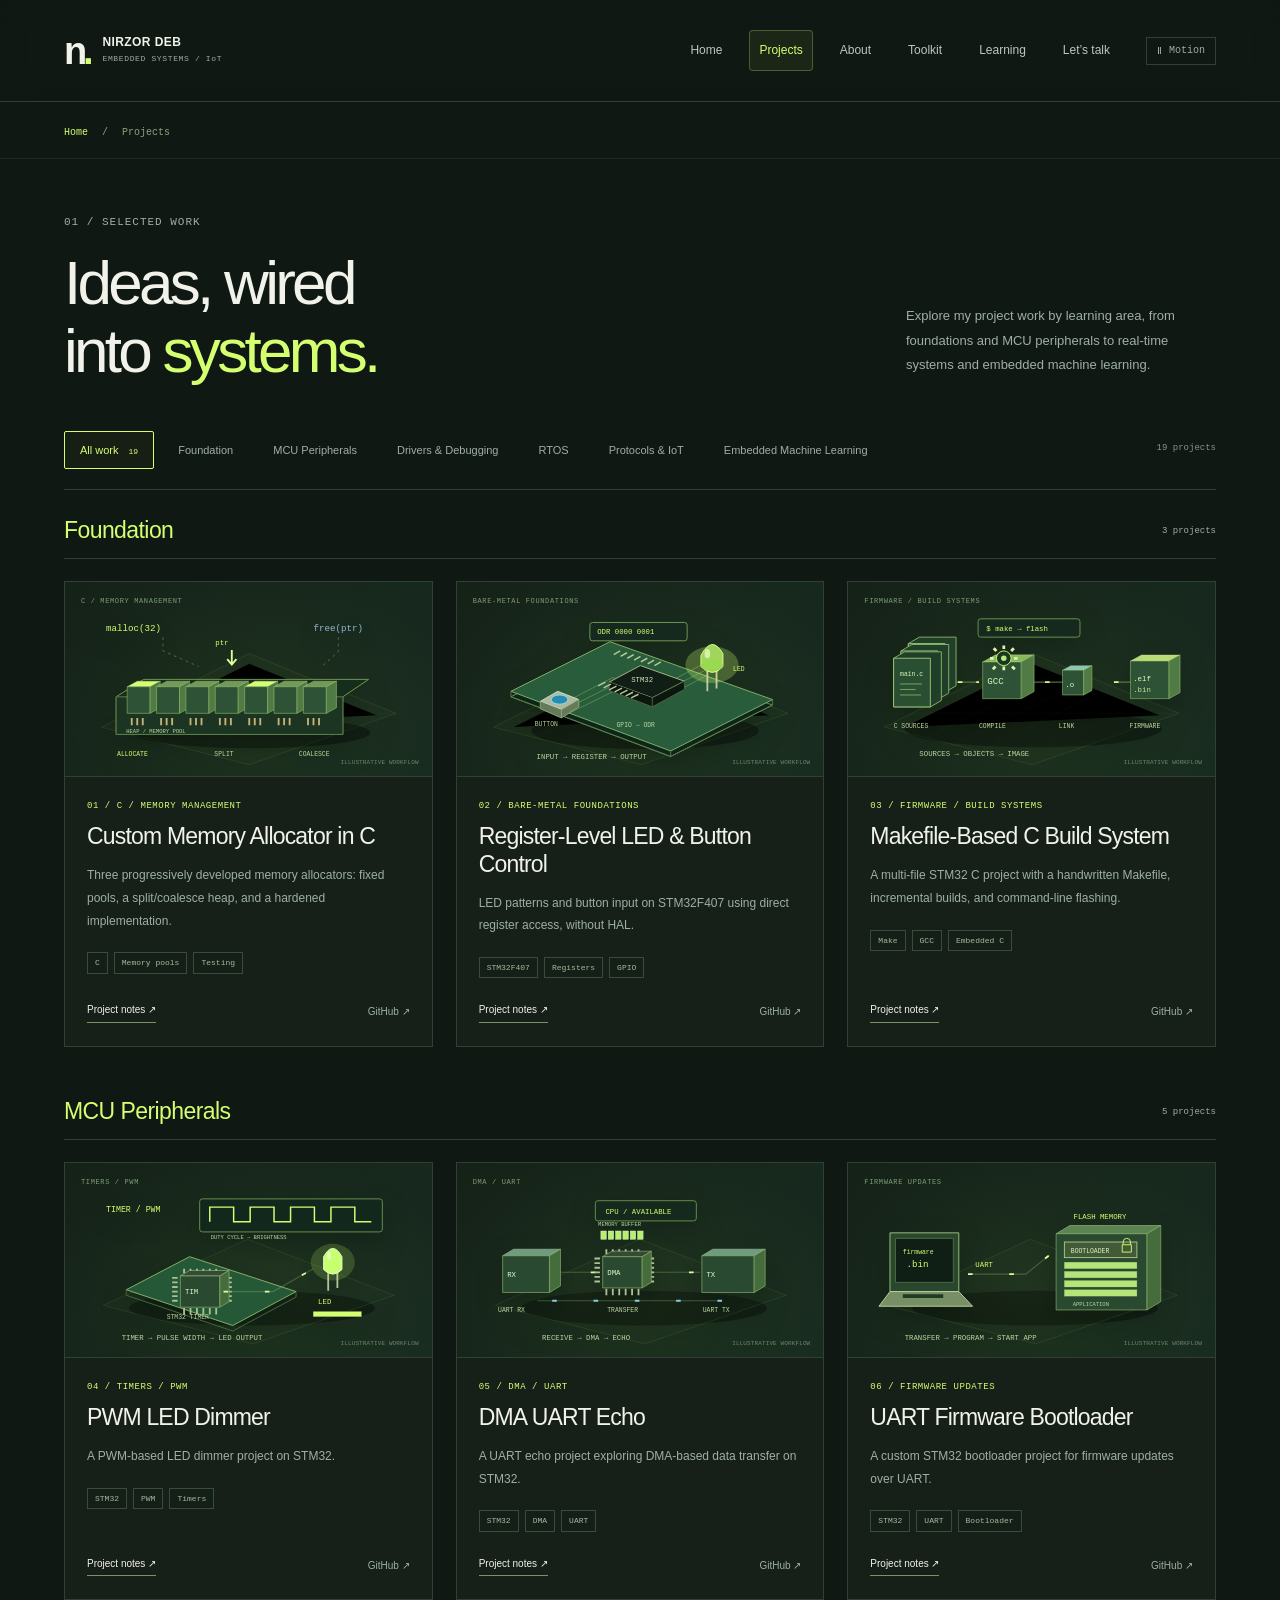
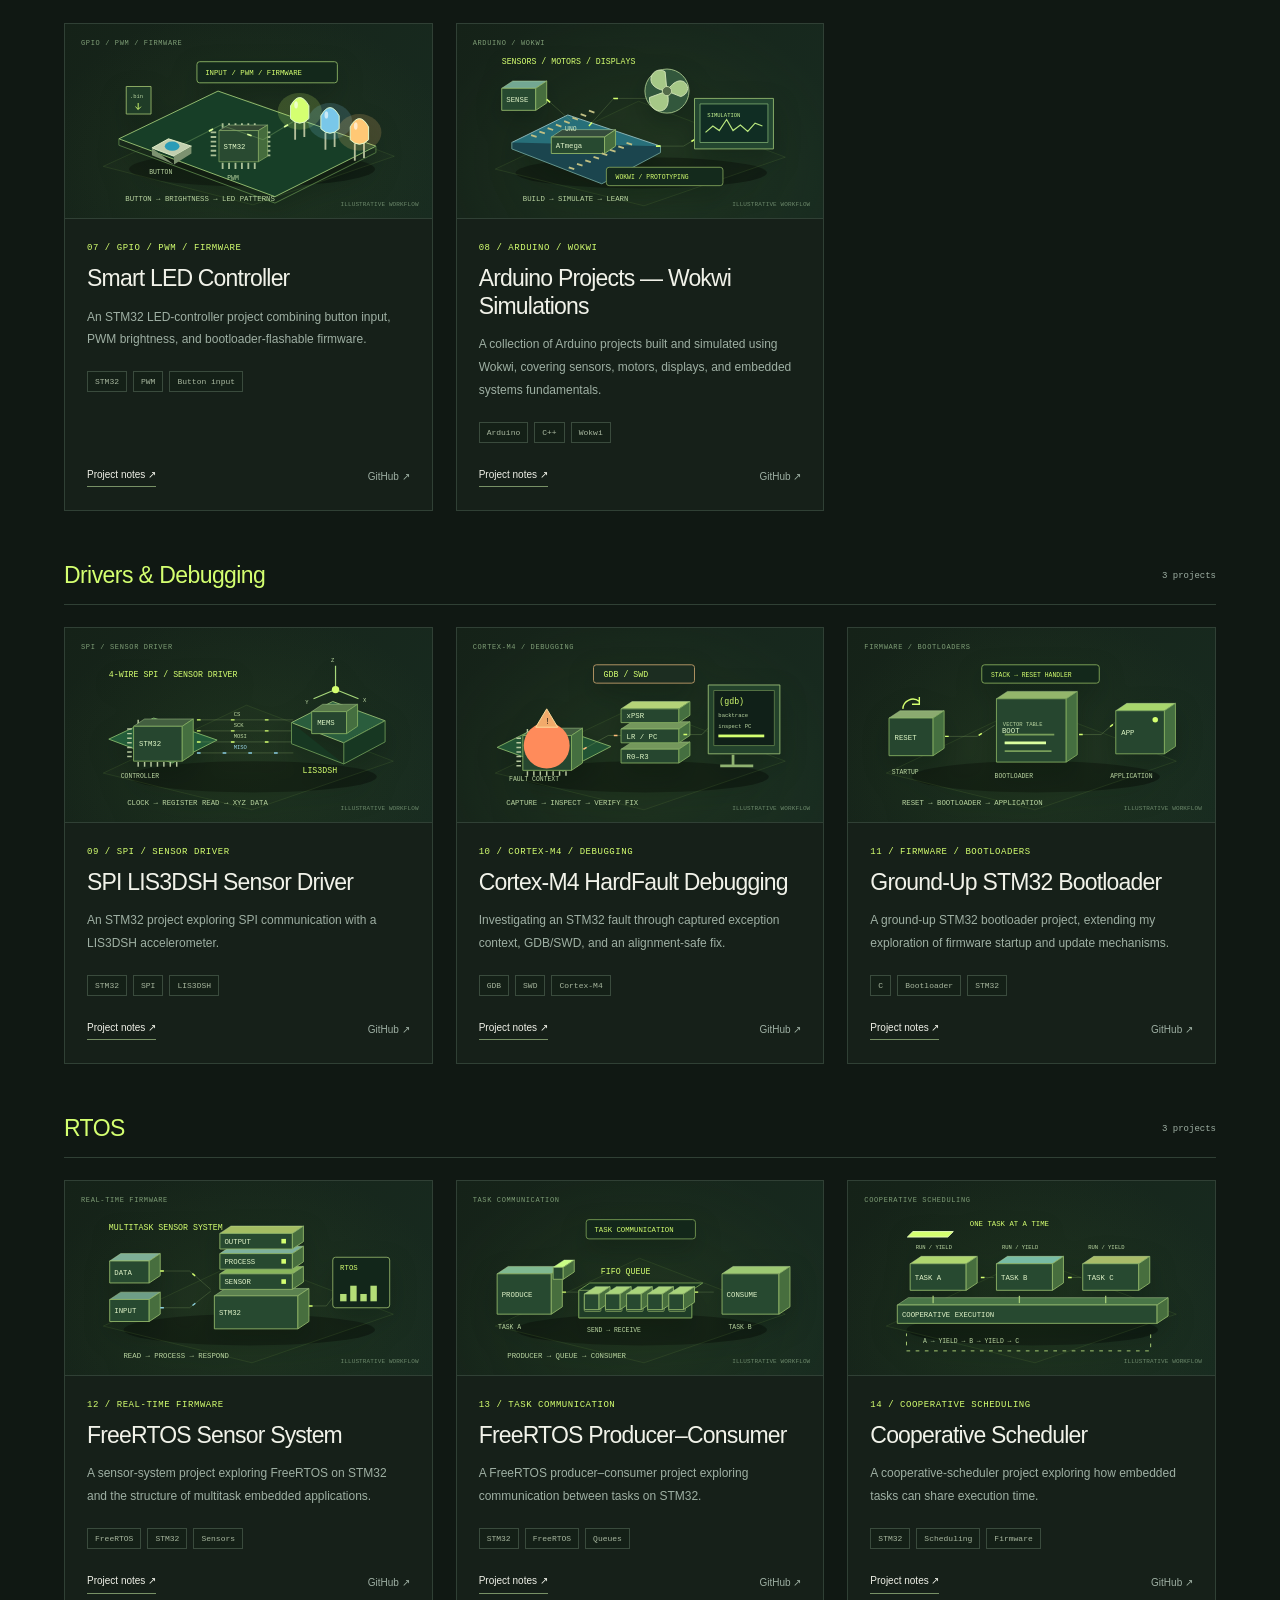
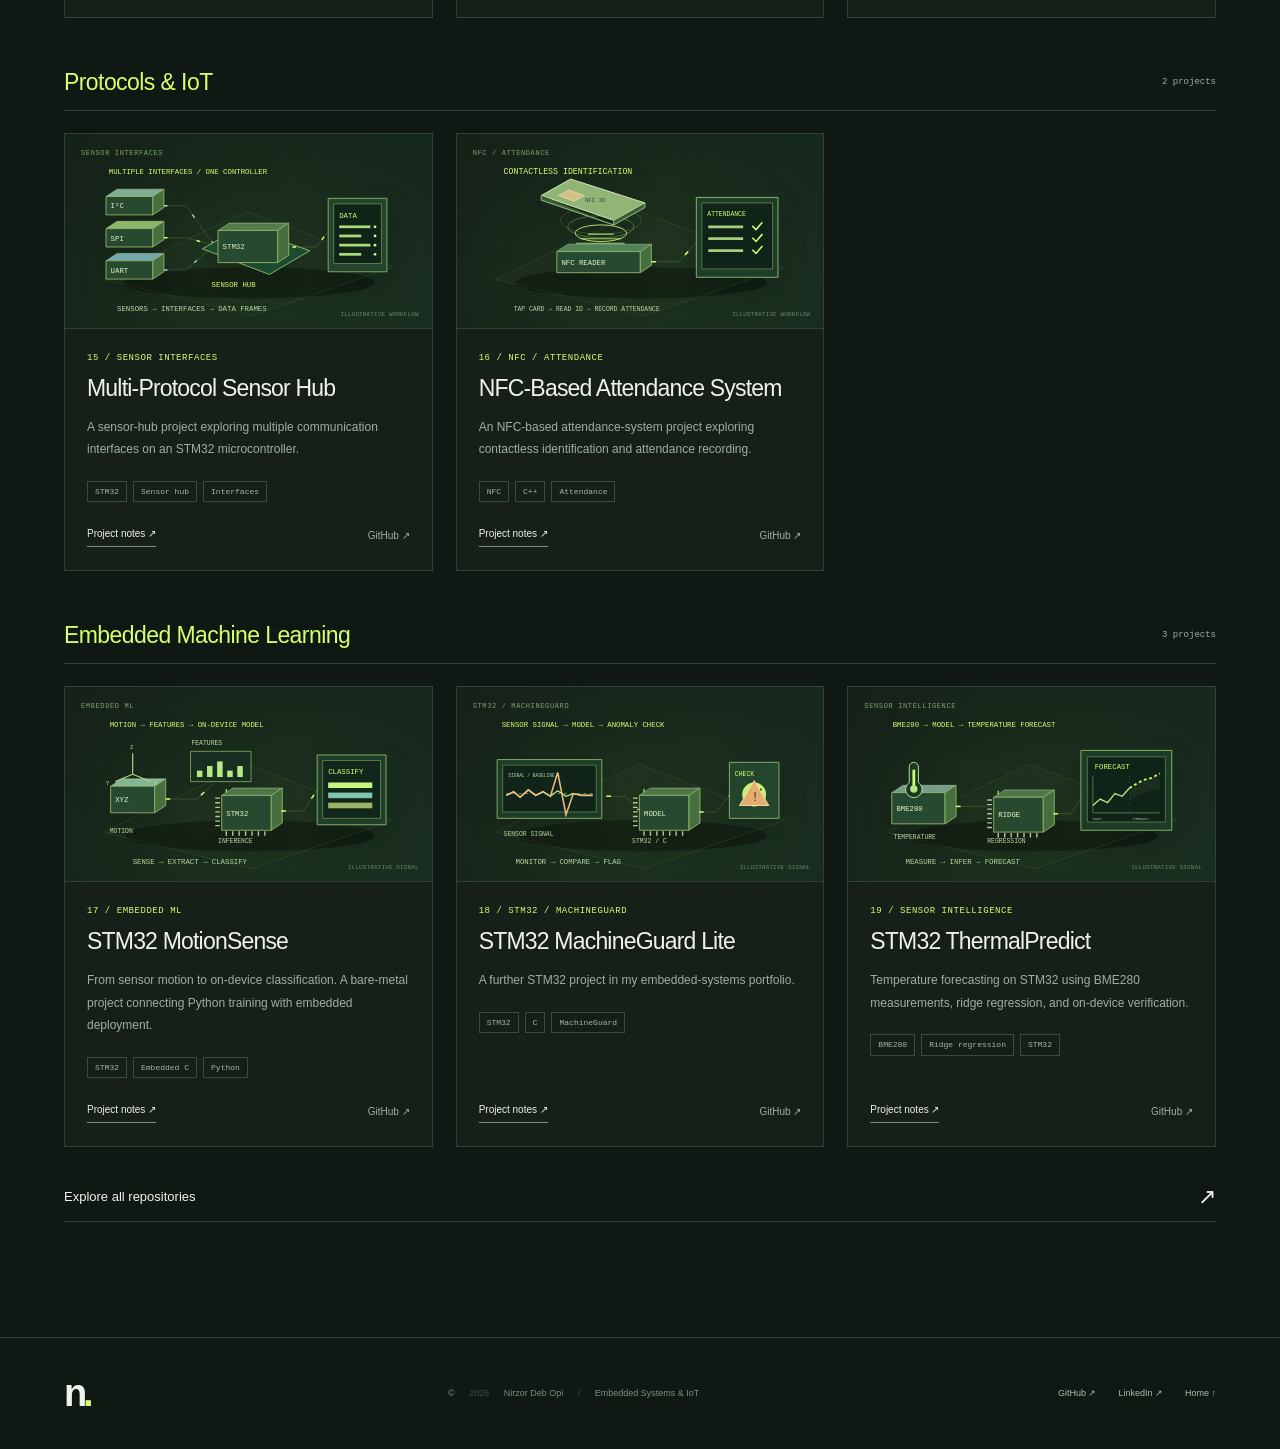
==== commit 90740fad: "Add files via upload" ====
--- a/projects.html
+++ b/projects.html
@@ -17,7 +17,7 @@
   <button class="menu-toggle" id="menu-toggle" aria-expanded="false" aria-controls="mobile-nav" aria-label="Open navigation"><span></span><span></span></button>
 </header><nav class="mobile-nav" id="mobile-nav" aria-label="Mobile navigation" hidden><a href="./index.html">Home</a><a href="./projects.html" aria-current="page">Projects</a><a href="./about.html">About</a><a href="./toolkit.html">Toolkit</a><a href="./learning.html">Learning</a><a href="./contact.html">Let’s talk</a></nav><div class="page-context section-wrap"><a href="./index.html">Home</a><span aria-hidden="true">/</span><span>Projects</span></div><main id="main"><section class="projects section-wrap section-space" id="projects" aria-labelledby="projects-title">
   <div class="section-heading reveal"><div><p class="eyebrow">01 / SELECTED WORK</p><h1 id="projects-title">Ideas, wired<br>into <em>systems.</em></h1></div><p>Explore my project work by learning area, from foundations and MCU peripherals to real-time systems and embedded machine learning.</p></div>
-  <div class="projects-toolbar"><div class="filters" role="group" aria-label="Filter projects"><button class="selected" data-filter="all" aria-pressed="true">All work <span>17</span></button><button data-filter="foundation" aria-pressed="false">Foundation</button><button data-filter="peripherals" aria-pressed="false">MCU Peripherals</button><button data-filter="drivers" aria-pressed="false">Drivers &amp; Debugging</button><button data-filter="rtos" aria-pressed="false">RTOS</button><button data-filter="protocols" aria-pressed="false">Protocols &amp; IoT</button><button data-filter="ml" aria-pressed="false">Embedded Machine Learning</button></div><span class="project-count" id="project-count" aria-live="polite">17 projects</span></div>
+  <div class="projects-toolbar"><div class="filters" role="group" aria-label="Filter projects"><button class="selected" data-filter="all" aria-pressed="true">All work <span>19</span></button><button data-filter="foundation" aria-pressed="false">Foundation</button><button data-filter="peripherals" aria-pressed="false">MCU Peripherals</button><button data-filter="drivers" aria-pressed="false">Drivers &amp; Debugging</button><button data-filter="rtos" aria-pressed="false">RTOS</button><button data-filter="protocols" aria-pressed="false">Protocols &amp; IoT</button><button data-filter="ml" aria-pressed="false">Embedded Machine Learning</button></div><span class="project-count" id="project-count" aria-live="polite">19 projects</span></div>
   <div class="project-groups" id="project-grid"></div>
   <noscript><p>JavaScript is disabled. Explore the projects directly on <a href="https://github.com/nirzor-deb-25?tab=repositories">my GitHub repositories page</a>.</p></noscript>
   <a class="all-repos" href="https://github.com/nirzor-deb-25?tab=repositories" target="_blank" rel="noopener noreferrer">Explore all repositories <span aria-hidden="true">↗</span></a>
--- a/styles.css
+++ b/styles.css
@@ -125,3 +125,8 @@
 body{min-height:100vh;display:flex;flex-direction:column}main{flex:1}.site-header{position:sticky;top:0;z-index:100;background:#101813f5;backdrop-filter:blur(14px)}.site-header nav{gap:17px}.site-header nav a{padding:10px 9px;border:1px solid transparent;border-radius:4px;white-space:nowrap}.site-header nav a[aria-current=page],.mobile-nav a[aria-current=page]{color:var(--green);border-color:#a9cf6355;background:#c4ff7010}.site-header nav a:hover{background:#c4ff7009}.page-context{display:flex;gap:14px;align-items:center;padding-top:25px;padding-bottom:20px;border-bottom:1px solid #30403577;font:10px var(--mono);color:#8da180;width:100%}.page-context a{color:#d4ff70}.page-context+main>.section-space{padding-top:55px;min-height:65vh}.page-context+main>.about-section,.page-context+main>.learning-section{border-top:0}.section-heading h1,.about-copy h1{font-size:62px;line-height:1.1;margin-top:17px;letter-spacing:-.06em;font-weight:400}.about-copy h1{margin-bottom:30px}.contact h1{font-size:clamp(60px,7vw,101px);letter-spacing:-.065em;position:relative;line-height:1.08}.page-launcher{padding-top:65px;padding-bottom:80px}.page-launcher h2{font-size:38px;letter-spacing:-.045em;line-height:1.2;margin:15px 0 28px}.launcher-grid{display:grid;grid-template-columns:repeat(3,1fr);gap:16px}.launcher-card{display:block;padding:26px;border:1px solid var(--line);background:#17231a;transition:transform .2s,border-color .2s}.launcher-card:hover{transform:translateY(-4px);border-color:#b3d777}.launcher-card>.mono{font-size:8px;color:#95b57c}.launcher-card h3{font-size:23px;font-weight:400;margin:13px 0 12px;display:flex;justify-content:space-between}.launcher-card h3 span{color:var(--green)}.launcher-card p{font-size:12px;line-height:1.8;color:var(--muted)}.mobile-nav{position:sticky;top:80px;z-index:99}.mobile-nav a{border:1px solid transparent;padding-left:12px;border-radius:3px}.hero-bottom>a{white-space:nowrap}
 @media(max-width:1150px){.site-header nav{gap:4px}.site-header nav a{padding:9px 6px;font-size:11px}}@media(max-width:900px){.section-heading h1,.about-copy h1{font-size:48px}.launcher-grid{grid-template-columns:1fr 1fr}}@media(max-width:700px){.page-context{padding-top:20px;padding-bottom:18px;font-size:9px}.page-context+main>.section-space{padding-top:35px}.section-heading h1,.about-copy h1{font-size:42px}.contact h1{font-size:58px}.launcher-grid{grid-template-columns:1fr}.page-launcher{padding-top:40px;padding-bottom:45px}.page-launcher h2{font-size:30px}.mobile-nav{top:75px}}
 .site-header,.site-footer{width:100%}
+/* Arduino simulation and NFC attendance illustrations. */
+.project-visual>.additional-project-3d{padding:12px 5px 3px;width:100%;height:100%;overflow:visible;filter:drop-shadow(0 10px 12px #07140c55)}
+.a3-data{animation:a3-data 3s linear infinite}.a3-reader,.a3-attendance-panel,.a3-arduino,.a3-display{animation:a3-float 7s ease-in-out infinite}.a3-attendance-panel,.a3-display{animation-delay:-2s}.a3-card{animation:a3-card 6s ease-in-out infinite}.a3-radio{animation:a3-radio 6s ease-in-out infinite}.a3-check-row{animation:a3-check 6s ease-in-out infinite;animation-delay:calc(var(--entry)*.3s)}.a3-rotor{transform-box:fill-box;transform-origin:center;animation:a3-rotor 5s linear infinite}.a3-display-wave{stroke-dasharray:130;animation:a3-display 6s ease-in-out infinite}
+@keyframes a3-data{to{stroke-dashoffset:-160}}@keyframes a3-float{0%,100%{transform:translateY(2px)}50%{transform:translateY(-4px)}}@keyframes a3-card{0%,100%{transform:translate(-10px,-10px) rotate(-3deg);opacity:.65}35%,60%{transform:translate(8px,22px);opacity:1}}@keyframes a3-radio{0%,20%,90%,100%{opacity:.12}40%,65%{opacity:1}}@keyframes a3-check{0%,25%,100%{opacity:.15}45%,85%{opacity:1}}@keyframes a3-rotor{to{transform:rotate(360deg)}}@keyframes a3-display{0%,100%{stroke-dashoffset:60;opacity:.5}50%{stroke-dashoffset:0;opacity:1}}
+@media(prefers-reduced-motion:reduce){.additional-project-3d *{animation:none!important}.additional-project-3d .a3-radio{opacity:.6}}
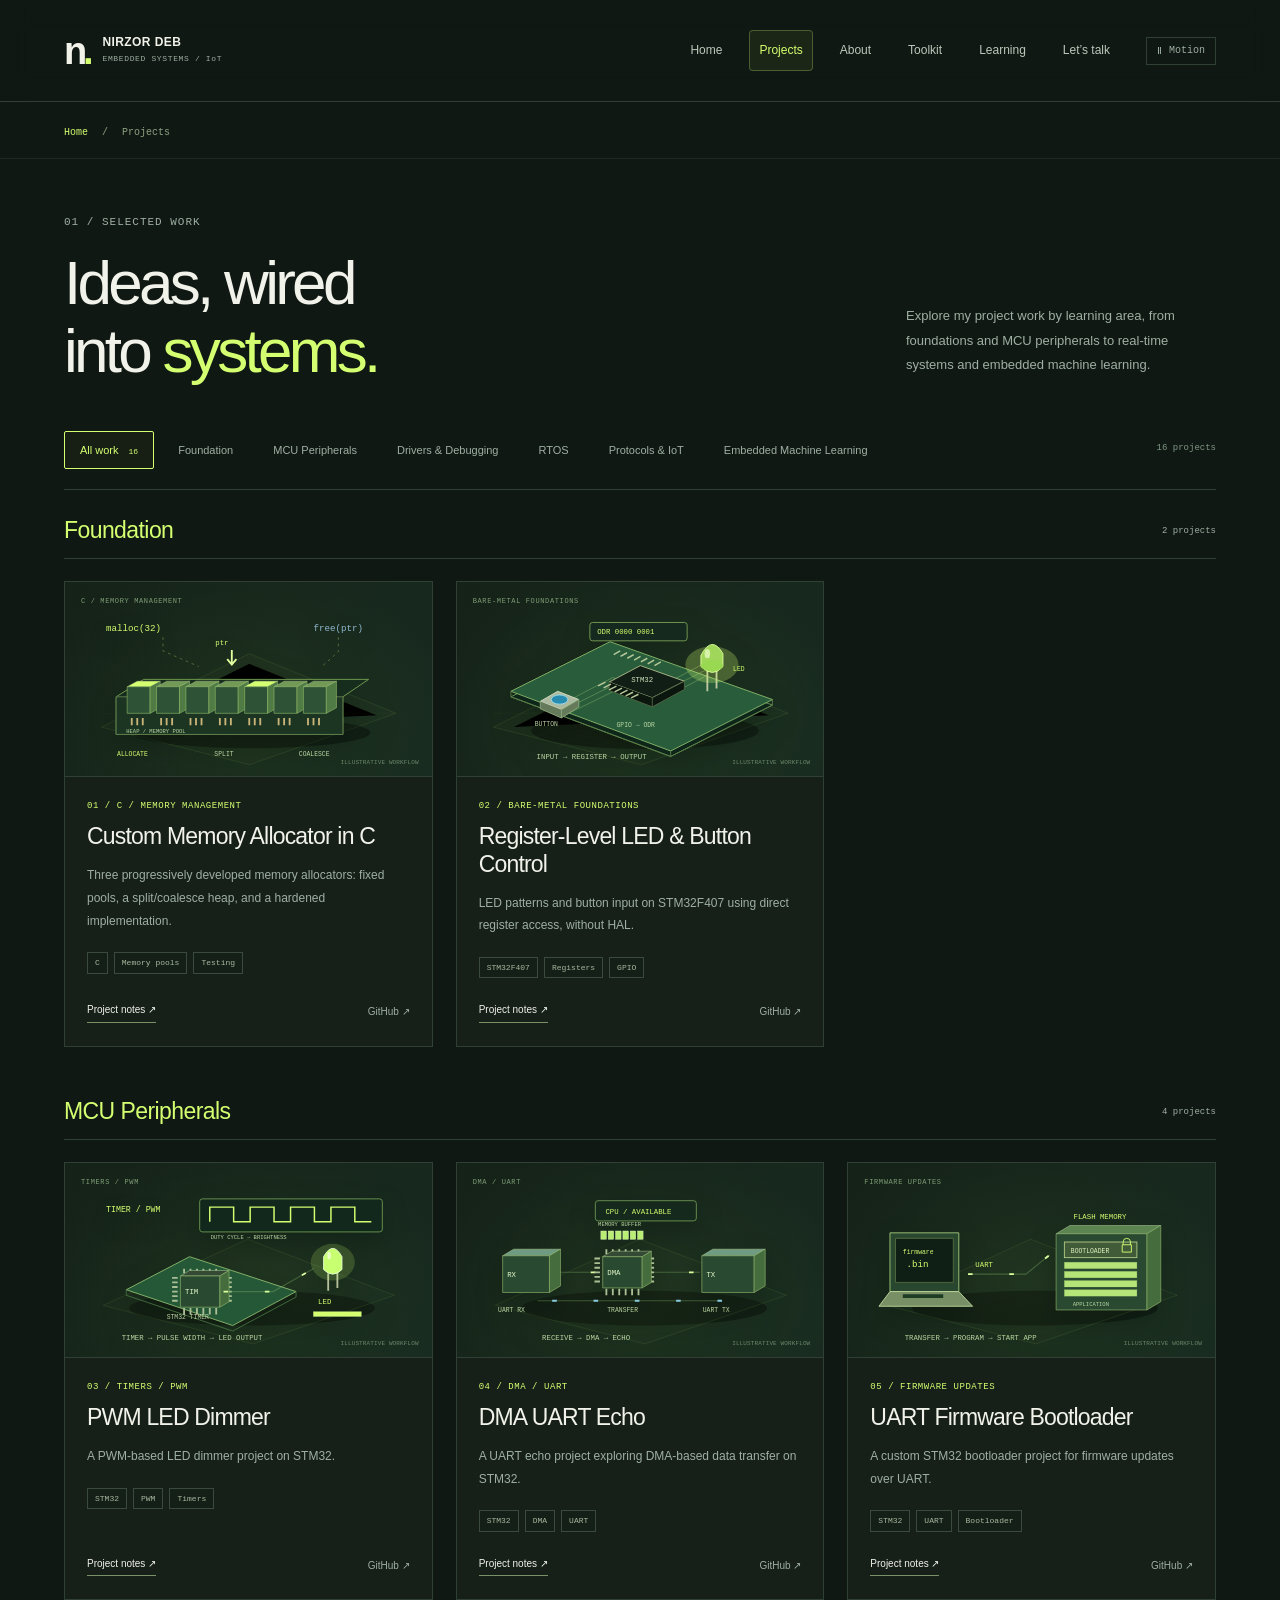
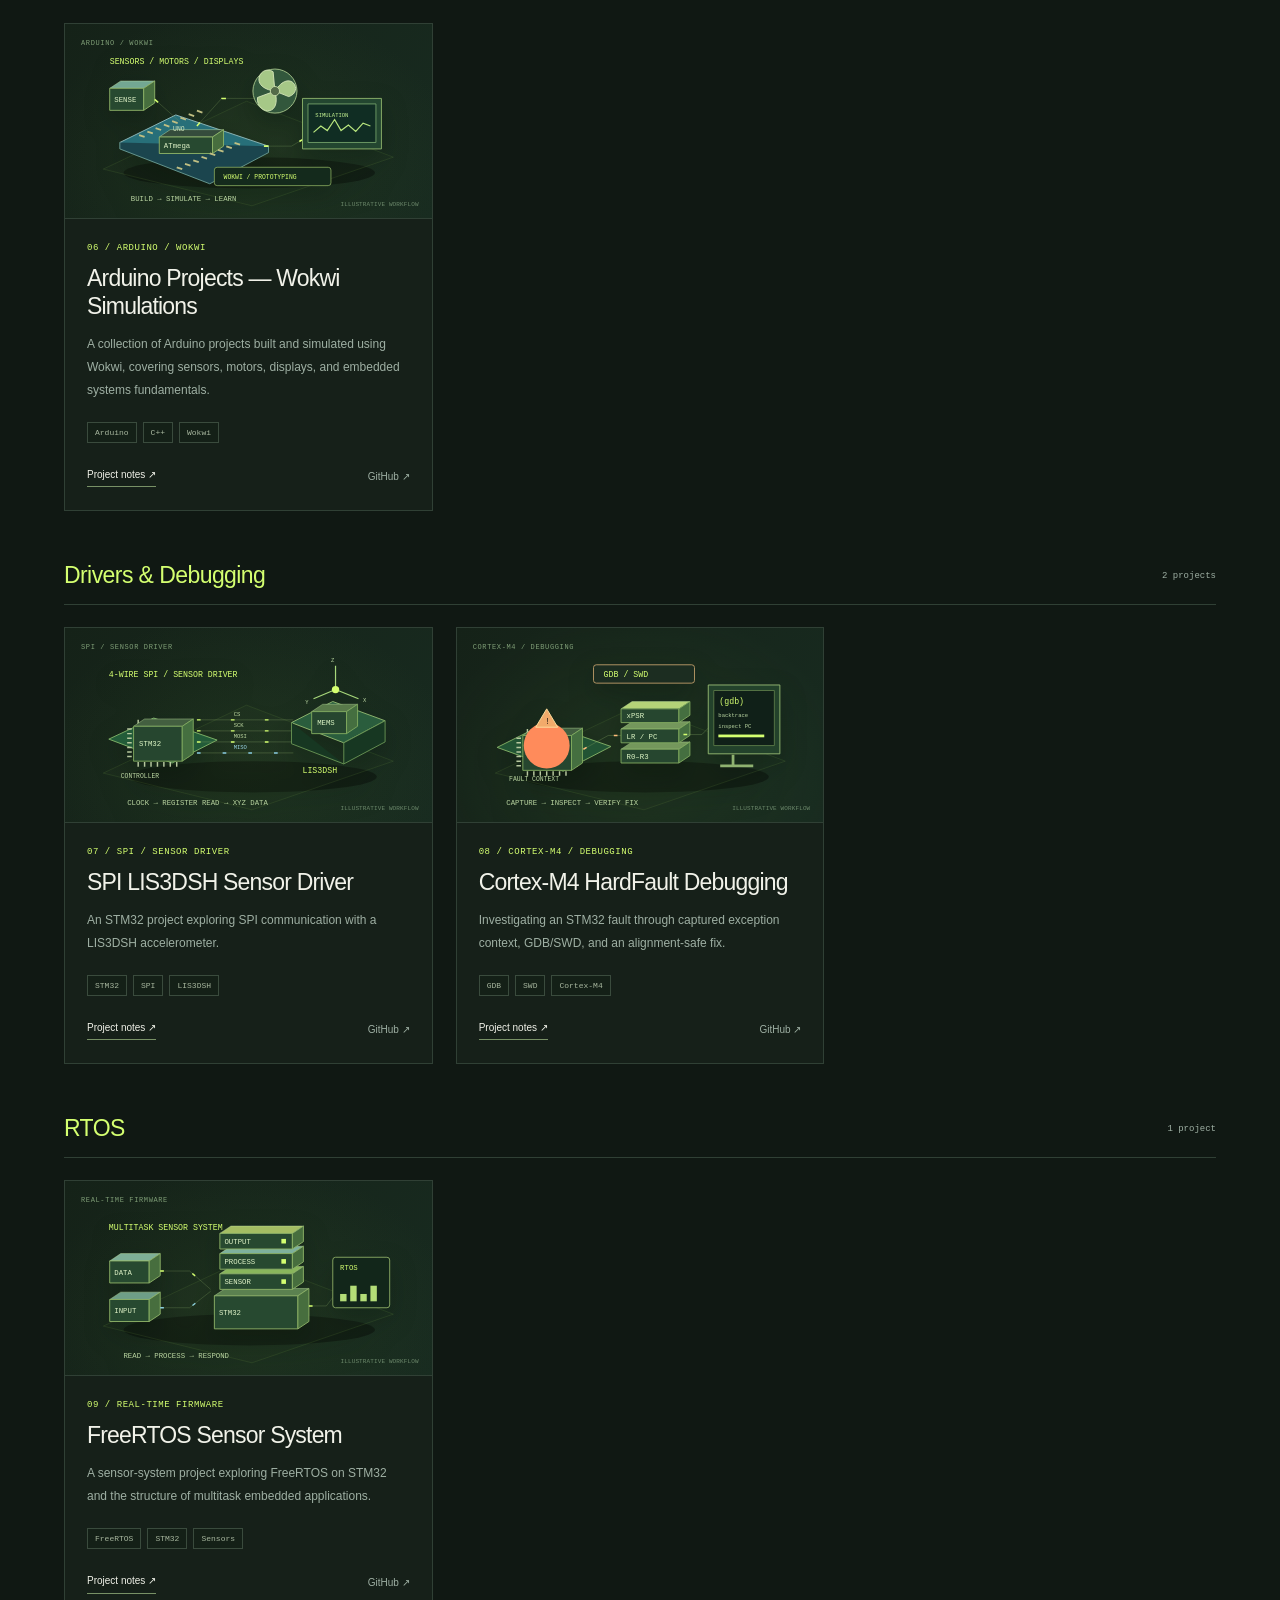
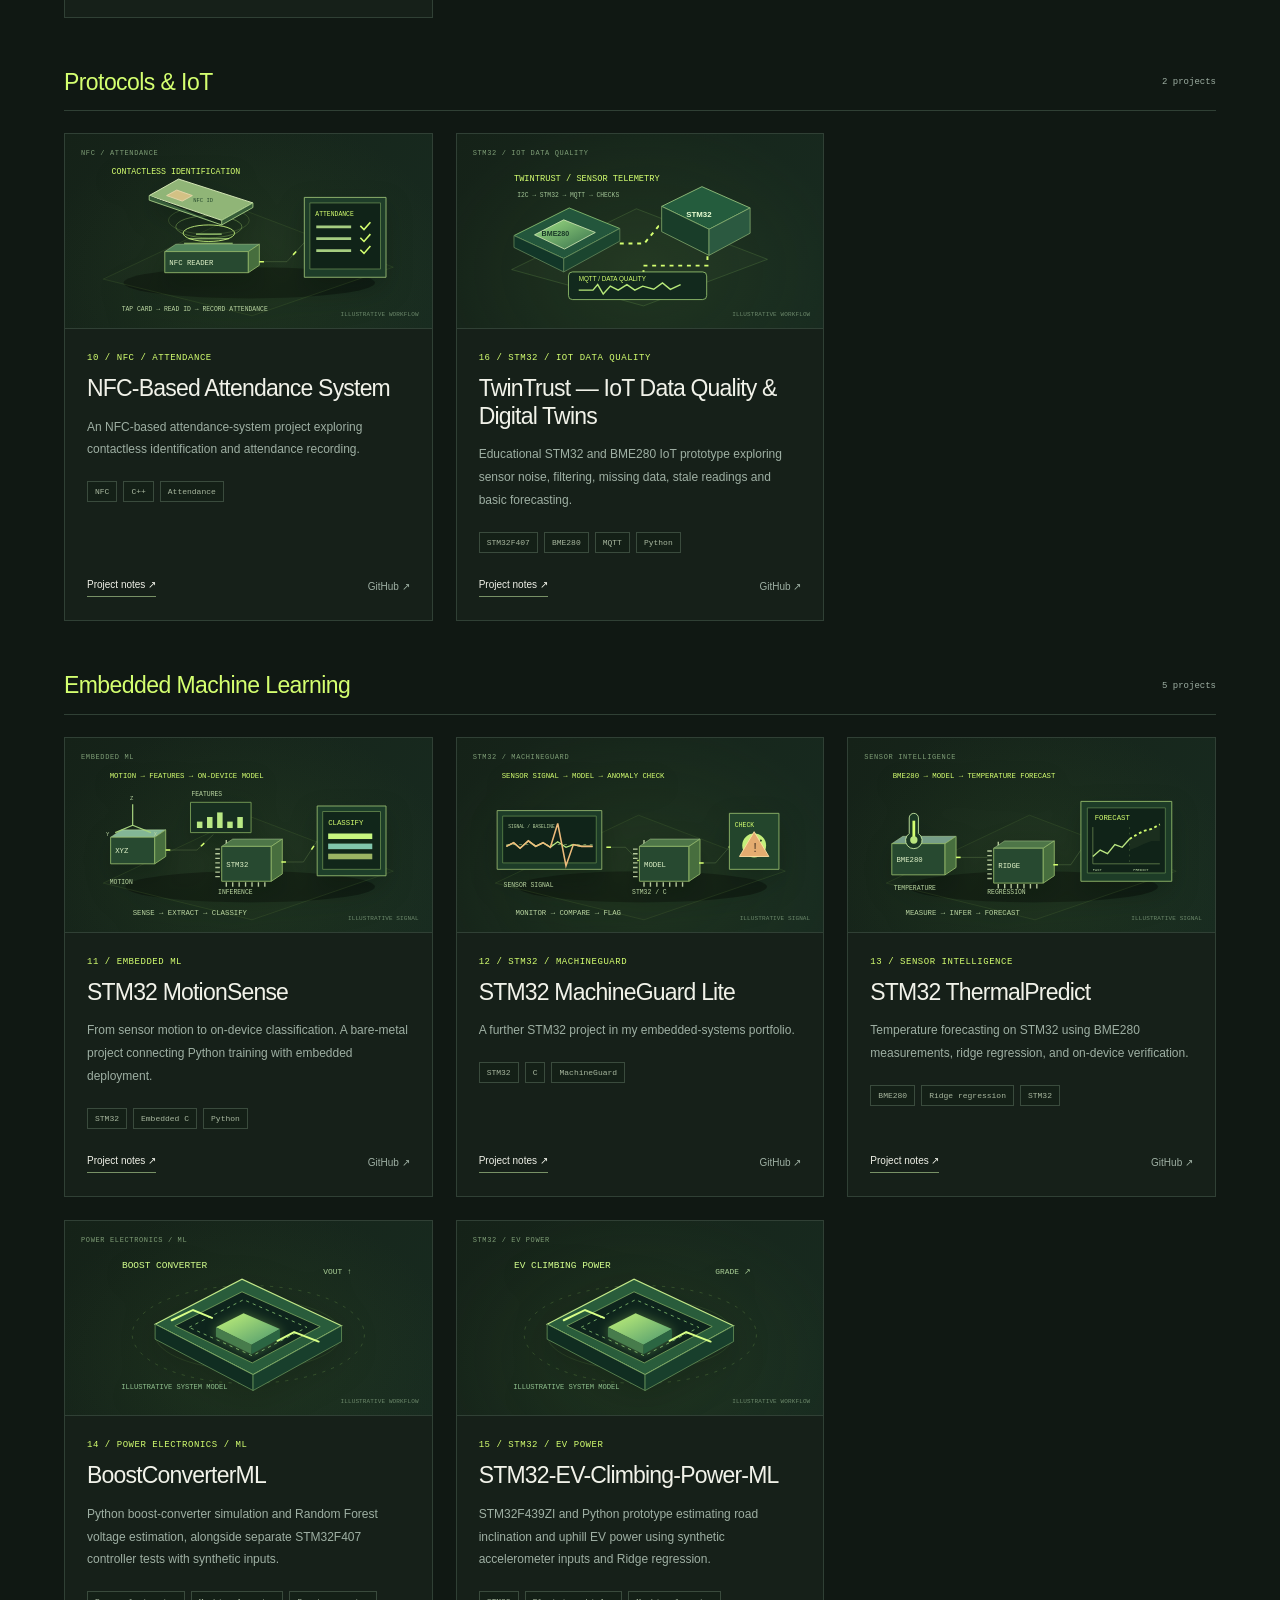
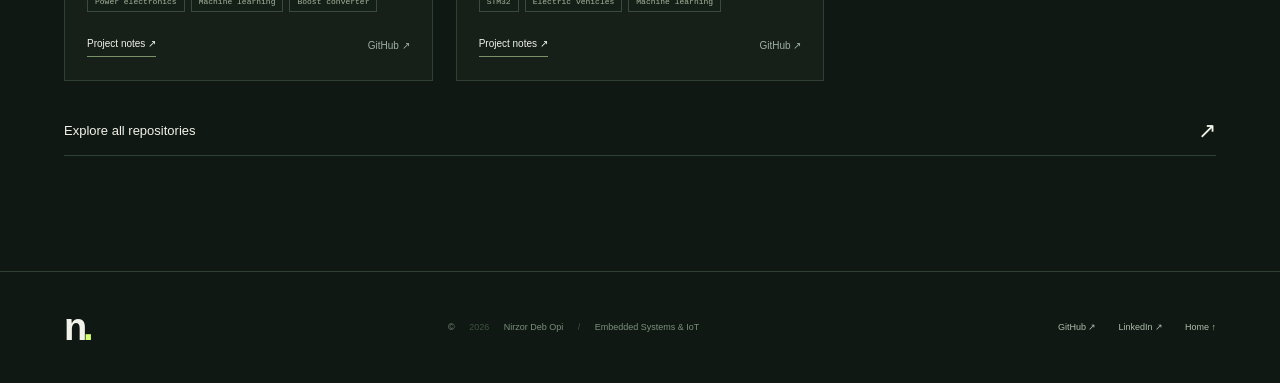
==== commit 8d2a79a3: "Add files via upload" ====
--- a/projects.html
+++ b/projects.html
@@ -17,7 +17,7 @@
   <button class="menu-toggle" id="menu-toggle" aria-expanded="false" aria-controls="mobile-nav" aria-label="Open navigation"><span></span><span></span></button>
 </header><nav class="mobile-nav" id="mobile-nav" aria-label="Mobile navigation" hidden><a href="./index.html">Home</a><a href="./projects.html" aria-current="page">Projects</a><a href="./about.html">About</a><a href="./toolkit.html">Toolkit</a><a href="./learning.html">Learning</a><a href="./contact.html">Let’s talk</a></nav><div class="page-context section-wrap"><a href="./index.html">Home</a><span aria-hidden="true">/</span><span>Projects</span></div><main id="main"><section class="projects section-wrap section-space" id="projects" aria-labelledby="projects-title">
   <div class="section-heading reveal"><div><p class="eyebrow">01 / SELECTED WORK</p><h1 id="projects-title">Ideas, wired<br>into <em>systems.</em></h1></div><p>Explore my project work by learning area, from foundations and MCU peripherals to real-time systems and embedded machine learning.</p></div>
-  <div class="projects-toolbar"><div class="filters" role="group" aria-label="Filter projects"><button class="selected" data-filter="all" aria-pressed="true">All work <span>19</span></button><button data-filter="foundation" aria-pressed="false">Foundation</button><button data-filter="peripherals" aria-pressed="false">MCU Peripherals</button><button data-filter="drivers" aria-pressed="false">Drivers &amp; Debugging</button><button data-filter="rtos" aria-pressed="false">RTOS</button><button data-filter="protocols" aria-pressed="false">Protocols &amp; IoT</button><button data-filter="ml" aria-pressed="false">Embedded Machine Learning</button></div><span class="project-count" id="project-count" aria-live="polite">19 projects</span></div>
+  <div class="projects-toolbar"><div class="filters" role="group" aria-label="Filter projects"><button class="selected" data-filter="all" aria-pressed="true">All work <span>16</span></button><button data-filter="foundation" aria-pressed="false">Foundation</button><button data-filter="peripherals" aria-pressed="false">MCU Peripherals</button><button data-filter="drivers" aria-pressed="false">Drivers &amp; Debugging</button><button data-filter="rtos" aria-pressed="false">RTOS</button><button data-filter="protocols" aria-pressed="false">Protocols &amp; IoT</button><button data-filter="ml" aria-pressed="false">Embedded Machine Learning</button></div><span class="project-count" id="project-count" aria-live="polite">16 projects</span></div>
   <div class="project-groups" id="project-grid"></div>
   <noscript><p>JavaScript is disabled. Explore the projects directly on <a href="https://github.com/nirzor-deb-25?tab=repositories">my GitHub repositories page</a>.</p></noscript>
   <a class="all-repos" href="https://github.com/nirzor-deb-25?tab=repositories" target="_blank" rel="noopener noreferrer">Explore all repositories <span aria-hidden="true">↗</span></a>
--- a/styles.css
+++ b/styles.css
@@ -130,3 +130,25 @@
 .a3-data{animation:a3-data 3s linear infinite}.a3-reader,.a3-attendance-panel,.a3-arduino,.a3-display{animation:a3-float 7s ease-in-out infinite}.a3-attendance-panel,.a3-display{animation-delay:-2s}.a3-card{animation:a3-card 6s ease-in-out infinite}.a3-radio{animation:a3-radio 6s ease-in-out infinite}.a3-check-row{animation:a3-check 6s ease-in-out infinite;animation-delay:calc(var(--entry)*.3s)}.a3-rotor{transform-box:fill-box;transform-origin:center;animation:a3-rotor 5s linear infinite}.a3-display-wave{stroke-dasharray:130;animation:a3-display 6s ease-in-out infinite}
 @keyframes a3-data{to{stroke-dashoffset:-160}}@keyframes a3-float{0%,100%{transform:translateY(2px)}50%{transform:translateY(-4px)}}@keyframes a3-card{0%,100%{transform:translate(-10px,-10px) rotate(-3deg);opacity:.65}35%,60%{transform:translate(8px,22px);opacity:1}}@keyframes a3-radio{0%,20%,90%,100%{opacity:.12}40%,65%{opacity:1}}@keyframes a3-check{0%,25%,100%{opacity:.15}45%,85%{opacity:1}}@keyframes a3-rotor{to{transform:rotate(360deg)}}@keyframes a3-display{0%,100%{stroke-dashoffset:60;opacity:.5}50%{stroke-dashoffset:0;opacity:1}}
 @media(prefers-reduced-motion:reduce){.additional-project-3d *{animation:none!important}.additional-project-3d .a3-radio{opacity:.6}}
+
+/* Portfolio update: new isometric energy project illustrations */
+.energy-scene{width:100%;height:100%;min-height:180px;overflow:visible;filter:drop-shadow(0 10px 18px rgba(0,0,0,.18))}
+.energy-device{transform-origin:180px 110px;animation:energy-float 5s ease-in-out infinite}
+.energy-orbit{transform-origin:180px 112px;animation:energy-spin 20s linear infinite}
+.energy-pulse{animation:energy-glow 2.3s ease-in-out infinite}
+.energy-chip{filter:drop-shadow(0 0 7px rgba(191,255,121,.3))}
+.repo-pending{font-size:.8rem;color:#a9bcaa;align-self:center}
+@keyframes energy-float{0%,100%{transform:translateY(2px)}50%{transform:translateY(-8px)}}
+@keyframes energy-spin{to{transform:rotate(360deg)}}
+@keyframes energy-glow{0%,100%{opacity:.25}50%{opacity:1}}
+@media(prefers-reduced-motion:reduce){.energy-device,.energy-orbit,.energy-pulse{animation:none!important}}
+body.motion-paused .energy-device,body.motion-paused .energy-orbit,body.motion-paused .energy-pulse{animation-play-state:paused!important}
+
+/* TwinTrust project illustration: subtle telemetry pulse and floating 3D-style boards. */
+.twintrust-scene .tt-stream{animation:tt-telemetry 3.5s linear infinite}
+.twintrust-scene .tt-float{animation:tt-bob 5s ease-in-out infinite;transform-origin:center}
+.twintrust-scene .tt-float:nth-of-type(2){animation-delay:-2s}
+@keyframes tt-telemetry{to{stroke-dashoffset:-66}}
+@keyframes tt-bob{0%,100%{transform:translateY(0)}50%{transform:translateY(-4px)}}
+@media (prefers-reduced-motion:reduce){.twintrust-scene .tt-stream,.twintrust-scene .tt-float{animation:none!important}}
+body.motion-paused .twintrust-scene .tt-stream,body.motion-paused .twintrust-scene .tt-float{animation-play-state:paused!important}
